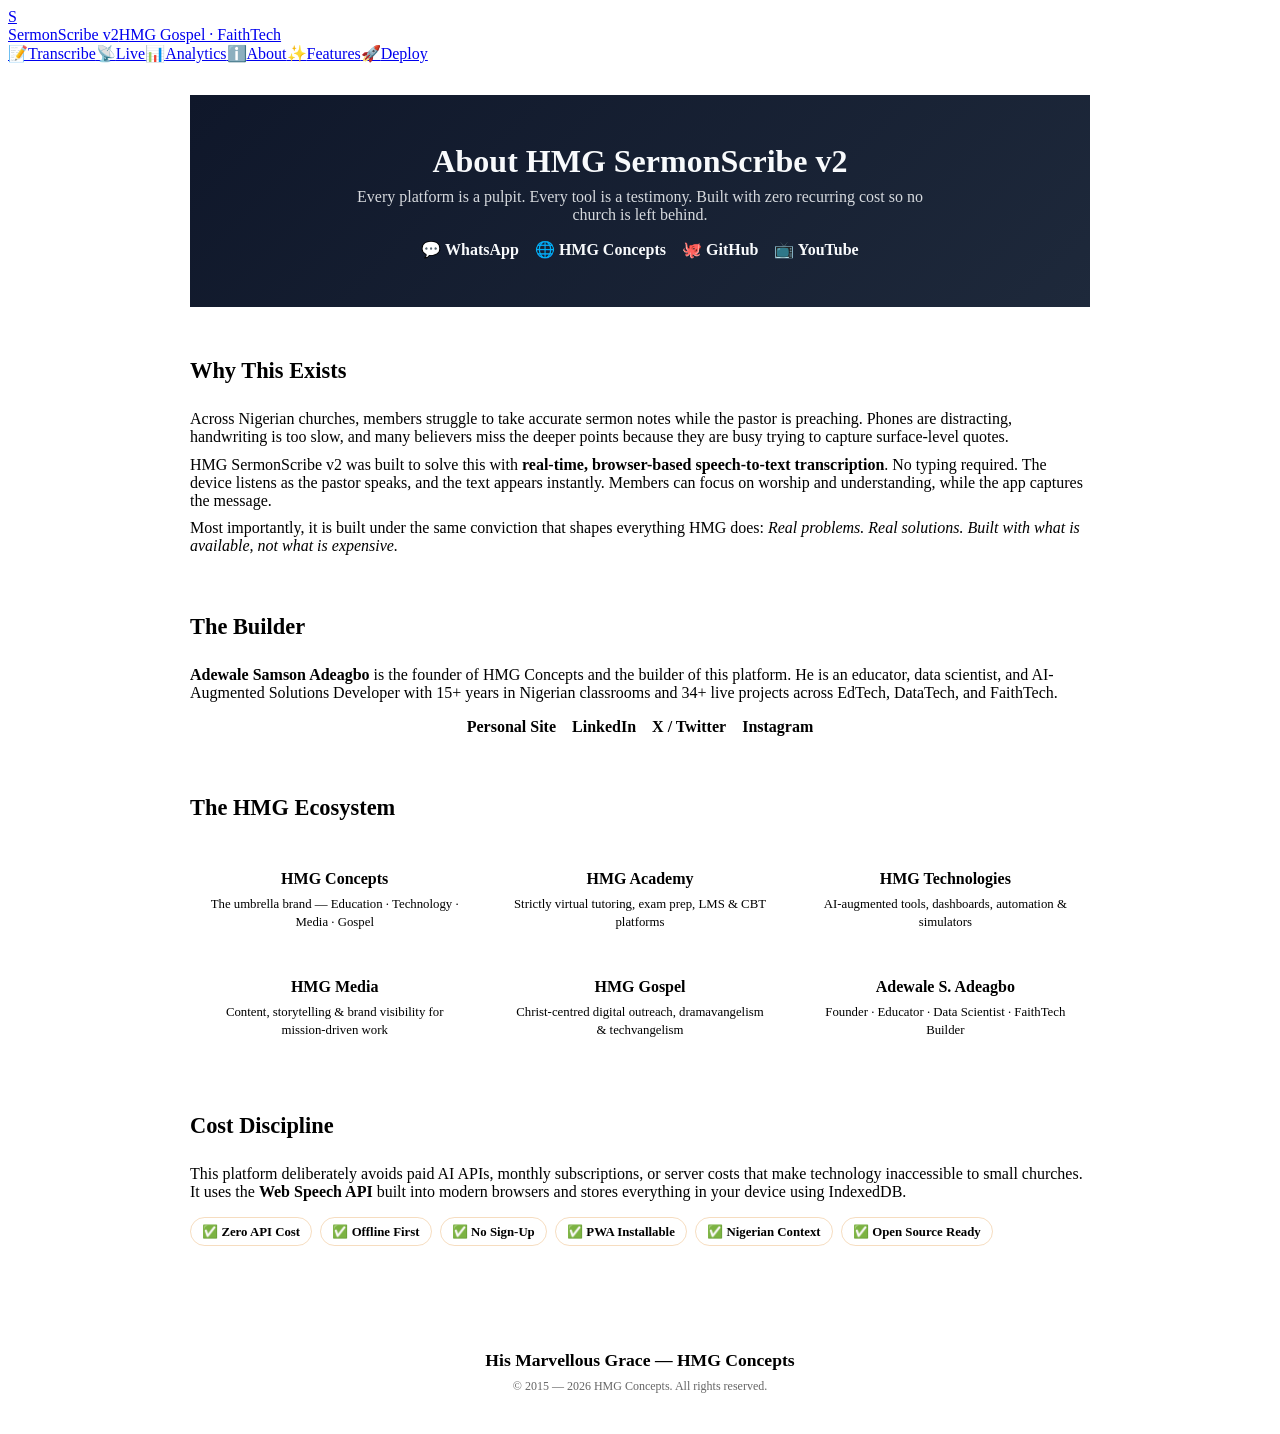
==== about.html @ 524989a4 "Add files via upload" ====
<!DOCTYPE html>
<html lang="en" data-theme="light">
<head><meta charset="utf-8"><meta name="viewport" content="width=device-width, initial-scale=1"><meta name="description" content="About HMG SermonScribe v2 — a FaithTech product of HMG Gospel under HMG Concepts. Built by Adewale Samson Adeagbo for real Nigerian churches. Zero API cost. Offline first."><meta name="author" content="Adewale Samson Adeagbo, HMG Concepts"><meta name="theme-color" content="#0f172a"><link rel="canonical" href="https://hmgconcepts.pages.dev/sermonscribe/about.html"><link rel="manifest" href="manifest.json"><link rel="icon" type="image/svg+xml" href="assets/images/icon-192.svg"><title>About — HMG SermonScribe v2</title><link rel="stylesheet" href="assets/css/style.css"><style>.page-wrap{max-width:900px;margin:0 auto;padding:2rem 1rem;}.hero{text-align:center;padding:3rem 1rem;background:linear-gradient(135deg,#0f172a 0%,#1e293b 100%);color:#f8fafc;border-radius:var(--radius);margin-bottom:2rem;}.hero h1{margin:0 0 .5rem;font-size:2rem;}.hero p{margin:0;opacity:.85;max-width:600px;margin-left:auto;margin-right:auto;}.section{margin-bottom:2.5rem;}.section h2{font-size:1.4rem;color:var(--primary);margin-bottom:.75rem;border-bottom:2px solid var(--accent-light);padding-bottom:.3rem;display:inline-block;}.section p{margin:.6rem 0;color:var(--text);}.badge{display:inline-flex;align-items:center;gap:.4rem;padding:.35rem .7rem;border-radius:999px;font-size:.8rem;font-weight:600;background:var(--accent-glow);color:var(--accent);border:1px solid rgba(217,119,6,0.25);}.brand-grid{display:grid;grid-template-columns:repeat(auto-fit,minmax(220px,1fr));gap:1rem;margin-top:1rem;}.brand-card{background:var(--surface);border:1px solid var(--border);border-radius:var(--radius);padding:1rem;text-align:center;transition:transform 200ms,box-shadow 200ms;}.brand-card:hover{transform:translateY(-3px);box-shadow:var(--shadow-lg);}.brand-card a{text-decoration:none;color:var(--text);font-weight:700;display:block;margin-bottom:.4rem;}.brand-card span{font-size:.8rem;color:var(--text-muted);}.contact-bar{display:flex;justify-content:center;gap:1rem;flex-wrap:wrap;margin-top:1rem;}.contact-bar a{color:var(--accent);text-decoration:none;font-weight:600;}</style></head>
<body><header class="app-header"><a href="index.html" class="brand" aria-label="HMG SermonScribe v2 Home"><div class="brand-logo" aria-hidden="true">S</div><div class="brand-text"><span class="brand-title">SermonScribe v2</span><span class="brand-sub">HMG Gospel · FaithTech</span></div></a><nav class="header-nav" aria-label="Primary"><a href="index.html"><span>📝</span><span>Transcribe</span></a><a href="live.html" target="_blank"><span>📡</span><span>Live</span></a><a href="analytics.html"><span>📊</span><span>Analytics</span></a><a href="about.html"><span>ℹ️</span><span>About</span></a><a href="features.html"><span>✨</span><span>Features</span></a><a href="deploy.html"><span>🚀</span><span>Deploy</span></a></nav></header><div class="page-wrap"><div class="hero"><h1>About HMG SermonScribe v2</h1><p>Every platform is a pulpit. Every tool is a testimony. Built with zero recurring cost so no church is left behind.</p><div class="contact-bar"><a href="https://wa.me/2348100866322" target="_blank" rel="noopener">💬 WhatsApp</a><a href="https://hmgconcepts.pages.dev" target="_blank" rel="noopener">🌐 HMG Concepts</a><a href="https://github.com/cssadewale" target="_blank" rel="noopener">🐙 GitHub</a><a href="https://youtube.com/@hmgconcepts" target="_blank" rel="noopener">📺 YouTube</a></div></div><div class="section"><h2>Why This Exists</h2><p>Across Nigerian churches, members struggle to take accurate sermon notes while the pastor is preaching. Phones are distracting, handwriting is too slow, and many believers miss the deeper points because they are busy trying to capture surface-level quotes.</p><p>HMG SermonScribe v2 was built to solve this with <strong>real-time, browser-based speech-to-text transcription</strong>. No typing required. The device listens as the pastor speaks, and the text appears instantly. Members can focus on worship and understanding, while the app captures the message.</p><p>Most importantly, it is built under the same conviction that shapes everything HMG does: <em>Real problems. Real solutions. Built with what is available, not what is expensive.</em></p></div><div class="section"><h2>The Builder</h2><p><strong>Adewale Samson Adeagbo</strong> is the founder of HMG Concepts and the builder of this platform. He is an educator, data scientist, and AI-Augmented Solutions Developer with 15+ years in Nigerian classrooms and 34+ live projects across EdTech, DataTech, and FaithTech.</p><div class="contact-bar"><a href="https://cssadewale.pages.dev" target="_blank" rel="noopener">Personal Site</a><a href="https://linkedin.com/in/adewalesamsonadeagbo" target="_blank" rel="noopener">LinkedIn</a><a href="https://x.com/cssadewale" target="_blank" rel="noopener">X / Twitter</a><a href="https://instagram.com/cssadewale" target="_blank" rel="noopener">Instagram</a></div></div><div class="section"><h2>The HMG Ecosystem</h2><div class="brand-grid"><div class="brand-card"><a href="https://hmgconcepts.pages.dev" target="_blank" rel="noopener">HMG Concepts</a><span>The umbrella brand — Education · Technology · Media · Gospel</span></div><div class="brand-card"><a href="https://hmgacademy.pages.dev" target="_blank" rel="noopener">HMG Academy</a><span>Strictly virtual tutoring, exam prep, LMS & CBT platforms</span></div><div class="brand-card"><a href="https://hmgtechnologies.pages.dev" target="_blank" rel="noopener">HMG Technologies</a><span>AI-augmented tools, dashboards, automation & simulators</span></div><div class="brand-card"><a href="https://hmgmedia.pages.dev" target="_blank" rel="noopener">HMG Media</a><span>Content, storytelling & brand visibility for mission-driven work</span></div><div class="brand-card"><a href="https://hmggospel.pages.dev" target="_blank" rel="noopener">HMG Gospel</a><span>Christ-centred digital outreach, dramavangelism & techvangelism</span></div><div class="brand-card"><a href="https://cssadewale.pages.dev" target="_blank" rel="noopener">Adewale S. Adeagbo</a><span>Founder · Educator · Data Scientist · FaithTech Builder</span></div></div></div><div class="section"><h2>Cost Discipline</h2><p>This platform deliberately avoids paid AI APIs, monthly subscriptions, or server costs that make technology inaccessible to small churches. It uses the <strong>Web Speech API</strong> built into modern browsers and stores everything in your device using IndexedDB.</p><div style="display:flex;gap:.5rem;flex-wrap:wrap;margin-top:1rem;"><span class="badge">✅ Zero API Cost</span><span class="badge">✅ Offline First</span><span class="badge">✅ No Sign-Up</span><span class="badge">✅ PWA Installable</span><span class="badge">✅ Nigerian Context</span><span class="badge">✅ Open Source Ready</span></div></div></div><footer style="background:var(--primary);color:var(--text-inverse);padding:2rem 1rem;text-align:center;font-size:.85rem;margin-top:auto;"><div style="max-width:900px;margin:0 auto;"><div style="font-weight:700;font-size:1.1rem;margin-bottom:.5rem;">His Marvellous Grace — HMG Concepts</div><div style="opacity:.6;font-size:.75rem;">© 2015 — 2026 HMG Concepts. All rights reserved.</div></div></footer></body></html>
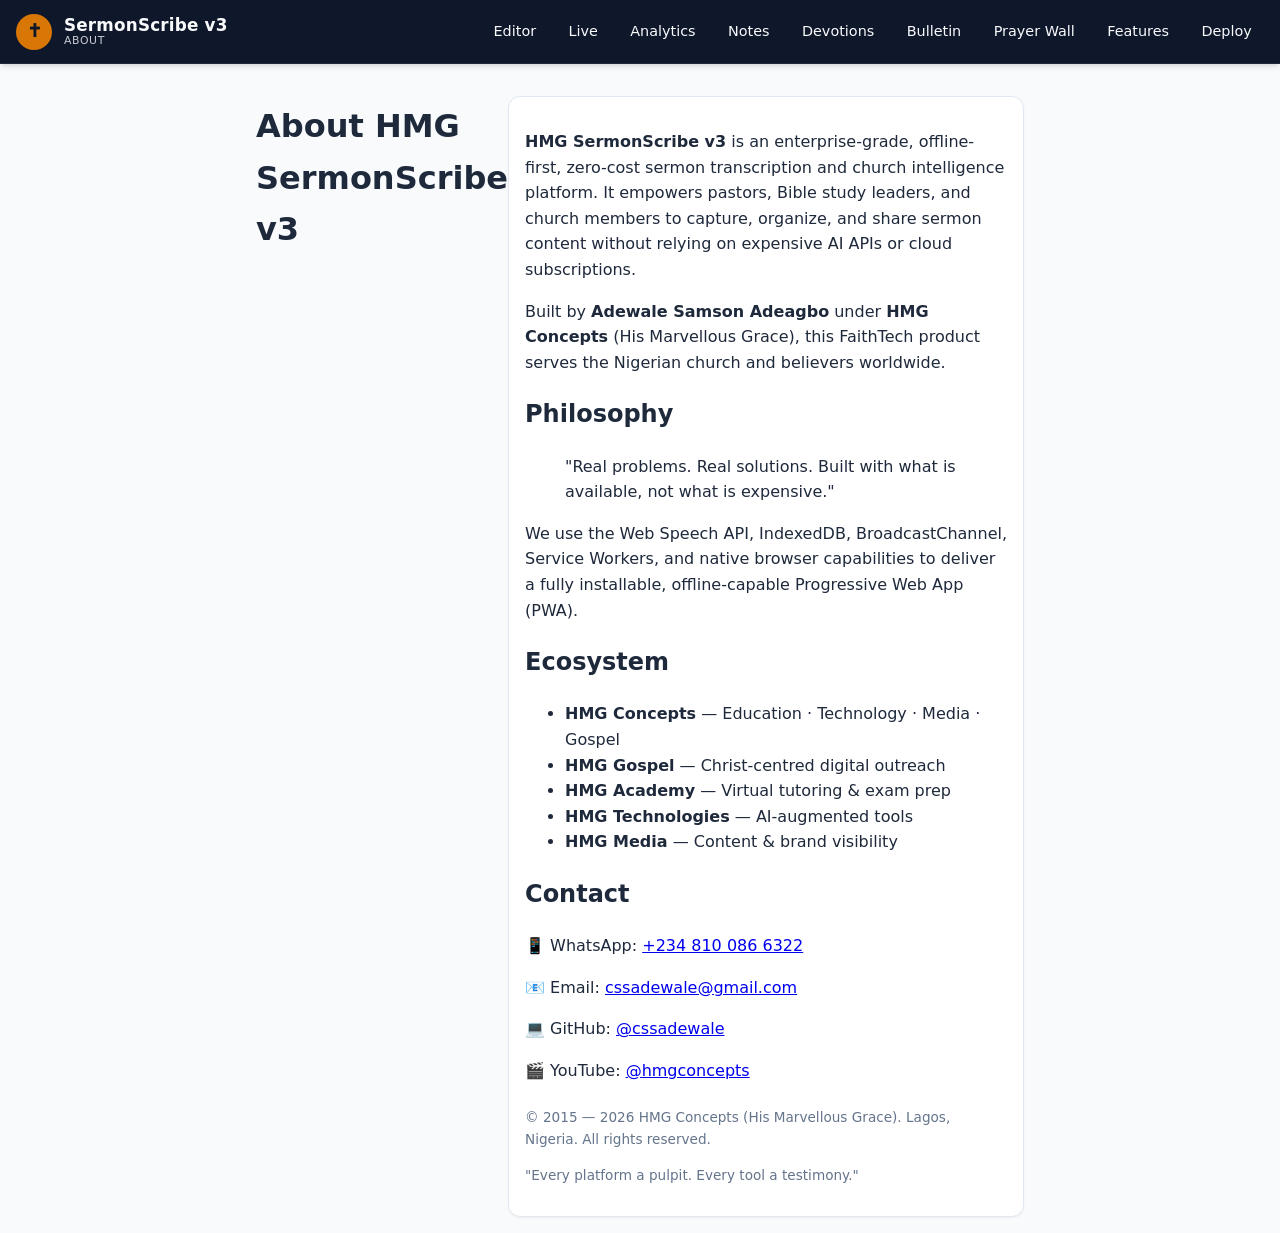
==== commit a0eb3b8b: "Add files via upload" ====
--- a/about.html
+++ b/about.html
@@ -1,4 +1,52 @@
 <!DOCTYPE html>
 <html lang="en" data-theme="light">
-<head><meta charset="utf-8"><meta name="viewport" content="width=device-width, initial-scale=1"><meta name="description" content="About HMG SermonScribe v2 — a FaithTech product of HMG Gospel under HMG Concepts. Built by Adewale Samson Adeagbo for real Nigerian churches. Zero API cost. Offline first."><meta name="author" content="Adewale Samson Adeagbo, HMG Concepts"><meta name="theme-color" content="#0f172a"><link rel="canonical" href="https://hmgconcepts.pages.dev/sermonscribe/about.html"><link rel="manifest" href="manifest.json"><link rel="icon" type="image/svg+xml" href="assets/images/icon-192.svg"><title>About — HMG SermonScribe v2</title><link rel="stylesheet" href="assets/css/style.css"><style>.page-wrap{max-width:900px;margin:0 auto;padding:2rem 1rem;}.hero{text-align:center;padding:3rem 1rem;background:linear-gradient(135deg,#0f172a 0%,#1e293b 100%);color:#f8fafc;border-radius:var(--radius);margin-bottom:2rem;}.hero h1{margin:0 0 .5rem;font-size:2rem;}.hero p{margin:0;opacity:.85;max-width:600px;margin-left:auto;margin-right:auto;}.section{margin-bottom:2.5rem;}.section h2{font-size:1.4rem;color:var(--primary);margin-bottom:.75rem;border-bottom:2px solid var(--accent-light);padding-bottom:.3rem;display:inline-block;}.section p{margin:.6rem 0;color:var(--text);}.badge{display:inline-flex;align-items:center;gap:.4rem;padding:.35rem .7rem;border-radius:999px;font-size:.8rem;font-weight:600;background:var(--accent-glow);color:var(--accent);border:1px solid rgba(217,119,6,0.25);}.brand-grid{display:grid;grid-template-columns:repeat(auto-fit,minmax(220px,1fr));gap:1rem;margin-top:1rem;}.brand-card{background:var(--surface);border:1px solid var(--border);border-radius:var(--radius);padding:1rem;text-align:center;transition:transform 200ms,box-shadow 200ms;}.brand-card:hover{transform:translateY(-3px);box-shadow:var(--shadow-lg);}.brand-card a{text-decoration:none;color:var(--text);font-weight:700;display:block;margin-bottom:.4rem;}.brand-card span{font-size:.8rem;color:var(--text-muted);}.contact-bar{display:flex;justify-content:center;gap:1rem;flex-wrap:wrap;margin-top:1rem;}.contact-bar a{color:var(--accent);text-decoration:none;font-weight:600;}</style></head>
-<body><header class="app-header"><a href="index.html" class="brand" aria-label="HMG SermonScribe v2 Home"><div class="brand-logo" aria-hidden="true">S</div><div class="brand-text"><span class="brand-title">SermonScribe v2</span><span class="brand-sub">HMG Gospel · FaithTech</span></div></a><nav class="header-nav" aria-label="Primary"><a href="index.html"><span>📝</span><span>Transcribe</span></a><a href="live.html" target="_blank"><span>📡</span><span>Live</span></a><a href="analytics.html"><span>📊</span><span>Analytics</span></a><a href="about.html"><span>ℹ️</span><span>About</span></a><a href="features.html"><span>✨</span><span>Features</span></a><a href="deploy.html"><span>🚀</span><span>Deploy</span></a></nav></header><div class="page-wrap"><div class="hero"><h1>About HMG SermonScribe v2</h1><p>Every platform is a pulpit. Every tool is a testimony. Built with zero recurring cost so no church is left behind.</p><div class="contact-bar"><a href="https://wa.me/2348100866322" target="_blank" rel="noopener">💬 WhatsApp</a><a href="https://hmgconcepts.pages.dev" target="_blank" rel="noopener">🌐 HMG Concepts</a><a href="https://github.com/cssadewale" target="_blank" rel="noopener">🐙 GitHub</a><a href="https://youtube.com/@hmgconcepts" target="_blank" rel="noopener">📺 YouTube</a></div></div><div class="section"><h2>Why This Exists</h2><p>Across Nigerian churches, members struggle to take accurate sermon notes while the pastor is preaching. Phones are distracting, handwriting is too slow, and many believers miss the deeper points because they are busy trying to capture surface-level quotes.</p><p>HMG SermonScribe v2 was built to solve this with <strong>real-time, browser-based speech-to-text transcription</strong>. No typing required. The device listens as the pastor speaks, and the text appears instantly. Members can focus on worship and understanding, while the app captures the message.</p><p>Most importantly, it is built under the same conviction that shapes everything HMG does: <em>Real problems. Real solutions. Built with what is available, not what is expensive.</em></p></div><div class="section"><h2>The Builder</h2><p><strong>Adewale Samson Adeagbo</strong> is the founder of HMG Concepts and the builder of this platform. He is an educator, data scientist, and AI-Augmented Solutions Developer with 15+ years in Nigerian classrooms and 34+ live projects across EdTech, DataTech, and FaithTech.</p><div class="contact-bar"><a href="https://cssadewale.pages.dev" target="_blank" rel="noopener">Personal Site</a><a href="https://linkedin.com/in/adewalesamsonadeagbo" target="_blank" rel="noopener">LinkedIn</a><a href="https://x.com/cssadewale" target="_blank" rel="noopener">X / Twitter</a><a href="https://instagram.com/cssadewale" target="_blank" rel="noopener">Instagram</a></div></div><div class="section"><h2>The HMG Ecosystem</h2><div class="brand-grid"><div class="brand-card"><a href="https://hmgconcepts.pages.dev" target="_blank" rel="noopener">HMG Concepts</a><span>The umbrella brand — Education · Technology · Media · Gospel</span></div><div class="brand-card"><a href="https://hmgacademy.pages.dev" target="_blank" rel="noopener">HMG Academy</a><span>Strictly virtual tutoring, exam prep, LMS & CBT platforms</span></div><div class="brand-card"><a href="https://hmgtechnologies.pages.dev" target="_blank" rel="noopener">HMG Technologies</a><span>AI-augmented tools, dashboards, automation & simulators</span></div><div class="brand-card"><a href="https://hmgmedia.pages.dev" target="_blank" rel="noopener">HMG Media</a><span>Content, storytelling & brand visibility for mission-driven work</span></div><div class="brand-card"><a href="https://hmggospel.pages.dev" target="_blank" rel="noopener">HMG Gospel</a><span>Christ-centred digital outreach, dramavangelism & techvangelism</span></div><div class="brand-card"><a href="https://cssadewale.pages.dev" target="_blank" rel="noopener">Adewale S. Adeagbo</a><span>Founder · Educator · Data Scientist · FaithTech Builder</span></div></div></div><div class="section"><h2>Cost Discipline</h2><p>This platform deliberately avoids paid AI APIs, monthly subscriptions, or server costs that make technology inaccessible to small churches. It uses the <strong>Web Speech API</strong> built into modern browsers and stores everything in your device using IndexedDB.</p><div style="display:flex;gap:.5rem;flex-wrap:wrap;margin-top:1rem;"><span class="badge">✅ Zero API Cost</span><span class="badge">✅ Offline First</span><span class="badge">✅ No Sign-Up</span><span class="badge">✅ PWA Installable</span><span class="badge">✅ Nigerian Context</span><span class="badge">✅ Open Source Ready</span></div></div></div><footer style="background:var(--primary);color:var(--text-inverse);padding:2rem 1rem;text-align:center;font-size:.85rem;margin-top:auto;"><div style="max-width:900px;margin:0 auto;"><div style="font-weight:700;font-size:1.1rem;margin-bottom:.5rem;">His Marvellous Grace — HMG Concepts</div><div style="opacity:.6;font-size:.75rem;">© 2015 — 2026 HMG Concepts. All rights reserved.</div></div></footer></body></html>+<head>
+<meta charset="UTF-8">
+<meta name="viewport" content="width=device-width, initial-scale=1.0">
+<meta name="description" content="HMG SermonScribe v3 — About. FaithTech product of HMG Gospel under HMG Concepts. Built by Adewale Samson Adeagbo. Zero API cost.">
+<meta name="robots" content="index, follow">
+<meta name="theme-color" content="#0f172a">
+<link rel="manifest" href="./manifest.json">
+<link rel="icon" type="image/svg+xml" href="./assets/images/icon-192.svg">
+<title>About — SermonScribe v3</title>
+<link rel="stylesheet" href="./assets/css/style.css">
+</head>
+<body>
+<header class="app-header" role="banner">
+  <a class="brand" href="./index.html">
+    <div class="brand-logo" aria-hidden="true">✝</div>
+    <div class="brand-text"><span class="brand-title">SermonScribe v3</span><span class="brand-sub">About</span></div>
+  </a>
+  <nav class="header-nav">
+    <a href="./index.html">Editor</a><a href="./live.html">Live</a><a href="./analytics.html">Analytics</a><a href="./notes.html">Notes</a><a href="./devotions.html">Devotions</a><a href="./bulletin.html">Bulletin</a><a href="./prayer-wall.html">Prayer Wall</a><a href="./features.html">Features</a><a href="./deploy.html">Deploy</a>
+  </nav>
+</header>
+<main class="app-shell" style="padding:1rem;max-width:800px;margin:0 auto" role="main">
+  <h1>About HMG SermonScribe v3</h1>
+  <div class="card" style="margin-top:1rem">
+    <div class="card-body">
+      <p><strong>HMG SermonScribe v3</strong> is an enterprise-grade, offline-first, zero-cost sermon transcription and church intelligence platform. It empowers pastors, Bible study leaders, and church members to capture, organize, and share sermon content without relying on expensive AI APIs or cloud subscriptions.</p>
+      <p>Built by <strong>Adewale Samson Adeagbo</strong> under <strong>HMG Concepts</strong> (His Marvellous Grace), this FaithTech product serves the Nigerian church and believers worldwide.</p>
+      <h2>Philosophy</h2>
+      <blockquote>"Real problems. Real solutions. Built with what is available, not what is expensive."</blockquote>
+      <p>We use the Web Speech API, IndexedDB, BroadcastChannel, Service Workers, and native browser capabilities to deliver a fully installable, offline-capable Progressive Web App (PWA).</p>
+      <h2>Ecosystem</h2>
+      <ul>
+        <li><strong>HMG Concepts</strong> — Education · Technology · Media · Gospel</li>
+        <li><strong>HMG Gospel</strong> — Christ-centred digital outreach</li>
+        <li><strong>HMG Academy</strong> — Virtual tutoring & exam prep</li>
+        <li><strong>HMG Technologies</strong> — AI-augmented tools</li>
+        <li><strong>HMG Media</strong> — Content & brand visibility</li>
+      </ul>
+      <h2>Contact</h2>
+      <p>📱 WhatsApp: <a href="https://wa.me/2348100866322">+234 810 086 6322</a></p>
+      <p>📧 Email: <a href="mailto:cssadewale@gmail.com">cssadewale@gmail.com</a></p>
+      <p>💻 GitHub: <a href="https://github.com/cssadewale">@cssadewale</a></p>
+      <p>🎬 YouTube: <a href="https://youtube.com/@hmgconcepts">@hmgconcepts</a></p>
+      <p style="margin-top:1.5rem;font-size:.85rem;color:var(--text-muted)">© 2015 — 2026 HMG Concepts (His Marvellous Grace). Lagos, Nigeria. All rights reserved.</p>
+      <p style="font-size:.85rem;color:var(--text-muted)">"Every platform a pulpit. Every tool a testimony."</p>
+    </div>
+  </div>
+</main>
+</body>
+</html>
--- a/assets/css/style.css
+++ b/assets/css/style.css
@@ -0,0 +1,50 @@
+/* ============================================
+   HMG SermonScribe v2 — Enterprise Stylesheet
+   Brand: HMG Concepts / HMG Gospel
+   Author: Adewale Samson Adeagbo
+   ============================================ */
+:root{--primary:#0f172a;--primary-light:#1e293b;--accent:#d97706;--accent-light:#fbbf24;--accent-glow:rgba(217,119,6,0.15);--surface:#ffffff;--surface-alt:#f8fafc;--surface-raised:#f1f5f9;--text:#1e293b;--text-muted:#64748b;--text-inverse:#f8fafc;--border:#e2e8f0;--border-strong:#cbd5e1;--success:#059669;--danger:#dc2626;--danger-bg:#fef2f2;--recording:#dc2626;--recording-pulse:rgba(220,38,38,0.3);--live:#2563eb;--live-glow:rgba(37,99,235,0.15);--radius:12px;--radius-sm:8px;--shadow-sm:0 1px 2px 0 rgb(0 0 0 / 0.05);--shadow:0 4px 6px -1px rgb(0 0 0 / 0.1),0 2px 4px -2px rgb(0 0 0 / 0.1);--shadow-lg:0 10px 15px -3px rgb(0 0 0 / 0.1),0 4px 6px -4px rgb(0 0 0 / 0.1);--font-body:system-ui,-apple-system,Segoe UI,Roboto,Ubuntu,Cantarell,Noto Sans,sans-serif;--font-serif:Georgia,"Times New Roman",serif;--max-content:1400px;--sidebar-w:280px;--sidebar-w-sm:260px;--header-h:64px;--transition:200ms ease;}
+[data-theme="dark"]{--surface:#0f172a;--surface-alt:#1e293b;--surface-raised:#334155;--text:#f1f5f9;--text-muted:#94a3b8;--border:#334155;--border-strong:#475569;--primary-light:#0f172a;--shadow-sm:0 1px 2px 0 rgb(0 0 0 / 0.3);--shadow:0 4px 6px -1px rgb(0 0 0 / 0.4),0 2px 4px -2px rgb(0 0 0 / 0.4);--shadow-lg:0 10px 15px -3px rgb(0 0 0 / 0.5),0 4px 6px -4px rgb(0 0 0 / 0.5);}
+@media(prefers-reduced-motion:reduce){*{animation-duration:.01ms!important;animation-iteration-count:1!important;transition-duration:.01ms!important;}}
+*{box-sizing:border-box;}html{scroll-behavior:smooth;}body{margin:0;font-family:var(--font-body);color:var(--text);background:var(--surface-alt);line-height:1.6;-webkit-font-smoothing:antialiased;}
+.app-header{position:sticky;top:0;z-index:50;height:var(--header-h);background:var(--primary);color:var(--text-inverse);display:flex;align-items:center;justify-content:space-between;padding:0 1rem;box-shadow:var(--shadow);border-bottom:1px solid rgba(255,255,255,0.08);}
+.brand{display:flex;align-items:center;gap:.75rem;text-decoration:none;color:inherit;}.brand-logo{width:36px;height:36px;border-radius:50%;background:var(--accent);display:grid;place-items:center;font-weight:800;font-family:var(--font-serif);color:var(--primary);font-size:18px;flex-shrink:0;}.brand-text{display:flex;flex-direction:column;line-height:1.1;}.brand-title{font-weight:700;font-size:1.05rem;letter-spacing:.2px;}.brand-sub{font-size:.68rem;opacity:.8;font-weight:500;text-transform:uppercase;letter-spacing:.6px;}
+.header-nav{display:flex;align-items:center;gap:.5rem;}.header-nav a,.header-nav button{color:var(--text-inverse);text-decoration:none;font-size:.9rem;padding:.4rem .7rem;border-radius:var(--radius-sm);background:transparent;border:1px solid transparent;cursor:pointer;display:inline-flex;align-items:center;gap:.35rem;transition:background var(--transition),border-color var(--transition);}.header-nav a:hover,.header-nav button:hover{background:rgba(255,255,255,0.1);border-color:rgba(255,255,255,0.15);}.header-nav .icon-btn{width:36px;height:36px;padding:0;justify-content:center;}#menu-toggle{display:none;}
+.app-shell{display:flex;max-width:var(--max-content);margin:0 auto;min-height:calc(100vh - var(--header-h) - 180px);}
+.sidebar{width:var(--sidebar-w);flex-shrink:0;background:var(--surface);border-right:1px solid var(--border);display:flex;flex-direction:column;transition:transform var(--transition),width var(--transition);}
+.sidebar-header{padding:1rem;border-bottom:1px solid var(--border);display:flex;align-items:center;justify-content:space-between;}.sidebar-title{font-weight:700;font-size:.95rem;display:flex;align-items:center;gap:.4rem;}.sidebar-body{flex:1;overflow-y:auto;padding:.75rem;}.sidebar-footer{padding:.75rem;border-top:1px solid var(--border);font-size:.75rem;color:var(--text-muted);text-align:center;}
+.main-stage{flex:1;min-width:0;padding:1rem;display:flex;flex-direction:column;gap:1rem;}
+.right-panel{width:var(--sidebar-w-sm);flex-shrink:0;background:var(--surface);border-left:1px solid var(--border);display:flex;flex-direction:column;transition:transform var(--transition),width var(--transition);}
+.card{background:var(--surface);border:1px solid var(--border);border-radius:var(--radius);box-shadow:var(--shadow-sm);overflow:hidden;}.card-header{padding:.75rem 1rem;border-bottom:1px solid var(--border);font-weight:700;font-size:.9rem;display:flex;align-items:center;justify-content:space-between;}.card-body{padding:1rem;}.card-body.compact{padding:.75rem;}
+.btn{display:inline-flex;align-items:center;justify-content:center;gap:.4rem;padding:.55rem .9rem;border-radius:var(--radius-sm);font-size:.92rem;font-weight:600;cursor:pointer;border:1px solid transparent;transition:transform var(--transition),box-shadow var(--transition),background var(--transition),border-color var(--transition);background:var(--surface-raised);color:var(--text);border-color:var(--border-strong);}.btn:hover{transform:translateY(-1px);box-shadow:var(--shadow);}.btn:active{transform:translateY(0);}.btn:disabled{opacity:.6;cursor:not-allowed;transform:none;box-shadow:none;}.btn-primary{background:var(--accent);color:#fff;border-color:var(--accent);}.btn-primary:hover{background:#b45309;border-color:#b45309;}.btn-danger{background:var(--danger);color:#fff;border-color:var(--danger);}.btn-danger:hover{background:#b91c1c;border-color:#b91c1c;}.btn-success{background:var(--success);color:#fff;border-color:var(--success);}.btn-ghost{background:transparent;border-color:var(--border);color:var(--text-muted);}.btn-ghost:hover{background:var(--surface-raised);color:var(--text);}.btn-sm{padding:.35rem .6rem;font-size:.8rem;border-radius:6px;}.btn-block{width:100%;}.btn-live{background:var(--live);color:#fff;border-color:var(--live);}.btn-live:hover{background:#1d4ed8;border-color:#1d4ed8;}
+input,select,textarea{font-family:inherit;font-size:.95rem;padding:.55rem .75rem;border-radius:var(--radius-sm);border:1px solid var(--border-strong);background:var(--surface);color:var(--text);outline:none;width:100%;transition:border-color var(--transition),box-shadow var(--transition);}input:focus,select:focus,textarea:focus{border-color:var(--accent);box-shadow:0 0 0 3px var(--accent-glow);}label{font-size:.82rem;font-weight:600;color:var(--text-muted);display:block;margin-bottom:.35rem;}.form-group{margin-bottom:.75rem;}
+.toolbar{display:flex;flex-wrap:wrap;align-items:center;gap:.4rem;padding:.6rem .75rem;background:var(--surface-raised);border-bottom:1px solid var(--border);border-radius:var(--radius) var(--radius) 0 0;}.toolbar .divider{width:1px;height:1.2rem;background:var(--border-strong);margin:0 .2rem;}
+.tool-btn{width:32px;height:32px;display:grid;place-items:center;border-radius:6px;border:1px solid transparent;background:transparent;color:var(--text-muted);cursor:pointer;transition:background var(--transition),color var(--transition);}.tool-btn:hover{background:var(--surface);color:var(--text);border-color:var(--border);}
+.editor-wrap{display:flex;flex-direction:column;flex:1;min-height:0;}.editor-title-input{font-size:1.25rem;font-weight:700;padding:.75rem 1rem;border:none;border-bottom:1px solid var(--border);background:var(--surface);color:var(--text);width:100%;outline:none;}.editor-title-input::placeholder{color:var(--text-muted);opacity:.7;}.sermon-editor{flex:1;overflow-y:auto;padding:1rem;font-size:1.05rem;line-height:1.7;background:var(--surface);color:var(--text);outline:none;min-height:300px;}.sermon-editor:focus{background:#fff;}[data-theme="dark"] .sermon-editor:focus{background:#1e293b;}.sermon-editor h2{font-size:1.35rem;font-weight:700;margin:1.2rem 0 .6rem;color:var(--primary);}.sermon-editor h3{font-size:1.15rem;font-weight:700;margin:1rem 0 .5rem;color:var(--primary-light);}.sermon-editor blockquote{border-left:4px solid var(--accent);padding-left:1rem;margin:.8rem 0;color:var(--text-muted);font-style:italic;}.sermon-editor ul,.sermon-editor ol{margin:.6rem 0;padding-left:1.5rem;}.sermon-editor p{margin:.6rem 0;}
+.record-hud{position:fixed;bottom:1rem;left:50%;transform:translateX(-50%);background:var(--primary);color:var(--text-inverse);padding:.6rem 1rem;border-radius:999px;display:flex;align-items:center;gap:.75rem;box-shadow:var(--shadow-lg);z-index:40;font-size:.9rem;border:1px solid rgba(255,255,255,0.1);max-width:90vw;min-width:320px;justify-content:center;}.record-dot{width:12px;height:12px;border-radius:50%;background:var(--recording);animation:pulse-record 1.5s infinite;flex-shrink:0;}@keyframes pulse-record{0%,100%{box-shadow:0 0 0 0 var(--recording-pulse);}50%{box-shadow:0 0 0 8px transparent;}}.record-time{font-variant-numeric:tabular-nums;font-weight:600;min-width:60px;text-align:center;}.record-status{white-space:nowrap;overflow:hidden;text-overflow:ellipsis;max-width:200px;}
+.sermon-list{display:flex;flex-direction:column;gap:.4rem;}.sermon-item{display:flex;align-items:center;gap:.6rem;padding:.6rem .7rem;border-radius:var(--radius-sm);cursor:pointer;border:1px solid transparent;transition:background var(--transition),border-color var(--transition);}.sermon-item:hover{background:var(--surface-raised);border-color:var(--border);}.sermon-item.active{background:var(--accent-glow);border-color:var(--accent-light);}.sermon-meta{font-size:.75rem;color:var(--text-muted);display:flex;align-items:center;gap:.4rem;margin-top:.15rem;}.sermon-actions{margin-left:auto;display:flex;gap:.2rem;opacity:0;transition:opacity var(--transition);}.sermon-item:hover .sermon-actions{opacity:1;}
+.verse-chip{display:flex;flex-direction:column;gap:.2rem;padding:.6rem;border-radius:var(--radius-sm);background:var(--surface-raised);border:1px solid var(--border);cursor:pointer;transition:border-color var(--transition),transform var(--transition);}.verse-chip:hover{border-color:var(--accent-light);transform:translateX(2px);}.verse-ref{font-size:.75rem;font-weight:700;color:var(--accent);text-transform:uppercase;letter-spacing:.5px;}.verse-text{font-size:.82rem;color:var(--text);line-height:1.4;display:-webkit-box;-webkit-line-clamp:3;-webkit-box-orient:vertical;overflow:hidden;}.verse-tag{display:inline-flex;align-items:center;gap:.25rem;padding:.15rem .4rem;border-radius:4px;font-size:.7rem;font-weight:600;background:var(--accent-glow);color:var(--accent);border:1px solid rgba(217,119,6,0.2);cursor:pointer;}
+.keyword-cloud{display:flex;flex-wrap:wrap;gap:.35rem;}
+.status-bar{display:flex;align-items:center;justify-content:space-between;padding:.5rem 1rem;background:var(--surface-raised);border-top:1px solid var(--border);border-radius:0 0 var(--radius) var(--radius);font-size:.78rem;color:var(--text-muted);}
+.drawer-overlay{position:fixed;inset:0;background:rgba(15,23,42,0.5);z-index:60;display:none;}.drawer-overlay.open{display:block;}.drawer{position:fixed;top:0;right:0;width:min(460px,90vw);height:100vh;background:var(--surface);border-left:1px solid var(--border);z-index:61;transform:translateX(100%);transition:transform var(--transition);display:flex;flex-direction:column;overflow:hidden;}.drawer.open{transform:translateX(0);}.drawer-header{padding:1rem;border-bottom:1px solid var(--border);display:flex;align-items:center;justify-content:space-between;}.drawer-body{flex:1;overflow-y:auto;padding:1rem;}.drawer-footer{padding:1rem;border-top:1px solid var(--border);display:flex;gap:.5rem;justify-content:flex-end;}
+.modal-overlay{position:fixed;inset:0;background:rgba(15,23,42,0.55);z-index:70;display:none;align-items:center;justify-content:center;padding:1rem;}.modal-overlay.open{display:flex;}.modal{background:var(--surface);border-radius:var(--radius);box-shadow:var(--shadow-lg);width:100%;max-width:560px;max-height:90vh;overflow:hidden;display:flex;flex-direction:column;border:1px solid var(--border);}.modal-header{padding:1rem;border-bottom:1px solid var(--border);display:flex;align-items:center;justify-content:space-between;}.modal-body{padding:1rem;overflow-y:auto;flex:1;}.modal-footer{padding:1rem;border-top:1px solid var(--border);display:flex;gap:.5rem;justify-content:flex-end;}
+.toast-container{position:fixed;top:calc(var(--header-h) + .5rem);right:1rem;z-index:80;display:flex;flex-direction:column;gap:.5rem;pointer-events:none;}.toast{background:var(--primary);color:var(--text-inverse);padding:.75rem 1rem;border-radius:var(--radius-sm);box-shadow:var(--shadow-lg);font-size:.9rem;pointer-events:auto;max-width:340px;animation:toastIn 300ms ease;border:1px solid rgba(255,255,255,0.1);display:flex;align-items:center;gap:.5rem;}.toast.success{background:var(--success);}.toast.error{background:var(--danger);}.toast.warn{background:var(--accent);color:#000;}@keyframes toastIn{from{transform:translateX(120%);opacity:0;}to{transform:translateX(0);opacity:1;}}
+.qr-wrap{display:flex;flex-direction:column;align-items:center;gap:.75rem;padding:1rem;}.qr-wrap canvas{border-radius:var(--radius-sm);border:1px solid var(--border);}
+.live-badge{display:inline-flex;align-items:center;gap:.35rem;padding:.2rem .5rem;border-radius:999px;font-size:.75rem;font-weight:700;background:var(--live-glow);color:var(--live);border:1px solid rgba(37,99,235,0.25);}
+.bookmark-chip{display:flex;align-items:center;gap:.4rem;padding:.4rem .6rem;border-radius:var(--radius-sm);background:var(--accent-glow);border:1px solid rgba(217,119,6,0.2);font-size:.78rem;cursor:pointer;transition:transform .15s;}.bookmark-chip:hover{transform:translateY(-1px);}.bookmark-chip .bm-time{color:var(--accent);font-weight:700;font-variant-numeric:tabular-nums;}
+.flash-card{display:flex;flex-direction:column;gap:.5rem;padding:1rem;border-radius:var(--radius);background:var(--surface);border:1px solid var(--border);box-shadow:var(--shadow-sm);cursor:pointer;transition:box-shadow .2s,transform .2s;min-height:140px;justify-content:center;align-items:center;text-align:center;}.flash-card:hover{box-shadow:var(--shadow);transform:translateY(-2px);}.flash-card .fc-verse{font-weight:700;color:var(--accent);font-size:.85rem;}.flash-card .fc-text{font-size:1rem;color:var(--text);line-height:1.5;}.flash-card.hidden .fc-text{filter:blur(6px);user-select:none;}
+.quote-card{padding:.75rem;border-radius:var(--radius-sm);background:var(--surface-raised);border:1px solid var(--border);font-size:.85rem;line-height:1.5;position:relative;}.quote-card::before{content:"❝";position:absolute;top:.3rem;left:.5rem;font-size:1.2rem;opacity:.3;color:var(--accent);}.quote-card p{margin:0;padding-left:1.2rem;}
+@media print{.app-header,.sidebar,.right-panel,.toolbar,.record-hud,.status-bar,.no-print{display:none!important;}.main-stage{padding:0;max-width:100%;}.sermon-editor{border:none;box-shadow:none;min-height:auto;}.card{border:none;box-shadow:none;}body{background:#fff;color:#000;}}
+.present-mode .app-header,.present-mode .sidebar,.present-mode .right-panel,.present-mode .toolbar,.present-mode .status-bar{display:none!important;}.present-mode .main-stage{max-width:100%;padding:2rem;}.present-mode .sermon-editor{font-size:1.5rem;line-height:1.8;}
+.live-mode .app-header,.live-mode .sidebar,.live-mode .right-panel,.live-mode .toolbar,.live-mode .status-bar{display:none!important;}.live-mode .main-stage{max-width:100%;padding:0;}.live-mode .sermon-editor{font-size:2.2rem;line-height:1.6;background:var(--primary);color:#fff;min-height:100vh;border:none;}
+.text-sm{font-size:.85rem;}.text-xs{font-size:.75rem;}.text-muted{color:var(--text-muted);}.font-semibold{font-weight:600;}.flex{display:flex;}.flex-col{flex-direction:column;}.items-center{align-items:center;}.justify-between{justify-content:space-between;}.gap-1{gap:.25rem;}.gap-2{gap:.5rem;}.gap-3{gap:.75rem;}.gap-4{gap:1rem;}.mt-1{margin-top:.25rem;}.mt-2{margin-top:.5rem;}.mt-3{margin-top:.75rem;}.mt-4{margin-top:1rem;}.mb-2{margin-bottom:.5rem;}.mb-3{margin-bottom:.75rem;}.w-full{width:100%;}.h-full{height:100%;}.overflow-y-auto{overflow-y:auto;}.rounded{border-radius:var(--radius);}.border{border:1px solid var(--border);}.p-2{padding:.5rem;}.p-3{padding:.75rem;}.p-4{padding:1rem;}.bg-surface{background:var(--surface);}.bg-surface-alt{background:var(--surface-alt);}
+@media(max-width:1024px){.right-panel{display:none;}}
+@media(max-width:768px){.app-shell{display:block;}.sidebar{position:fixed;left:0;top:var(--header-h);bottom:0;z-index:45;transform:translateX(-100%);width:min(280px,80vw);border-right:1px solid var(--border);box-shadow:var(--shadow-lg);}.sidebar.open{transform:translateX(0);}#menu-toggle{display:inline-flex;}.main-stage{padding:.75rem;}.record-hud{bottom:.5rem;left:.5rem;right:.5rem;transform:none;border-radius:var(--radius);}.drawer{width:100vw;}.header-nav a span{display:none;}}
+:focus-visible{outline:2px solid var(--accent);outline-offset:2px;border-radius:2px;}.sr-only{position:absolute;width:1px;height:1px;padding:0;margin:-1px;overflow:hidden;clip:rect(0,0,0,0);white-space:nowrap;border-width:0;}.fade-in{animation:fadeIn 300ms ease;}@keyframes fadeIn{from{opacity:0;transform:translateY(6px);}to{opacity:1;transform:translateY(0);}}
+::-webkit-scrollbar{width:8px;height:8px;}::-webkit-scrollbar-track{background:transparent;}::-webkit-scrollbar-thumb{background:var(--border-strong);border-radius:4px;}::-webkit-scrollbar-thumb:hover{background:var(--text-muted);}
+::selection{background:var(--accent-light);color:var(--primary);}
+.analytics-grid{display:grid;grid-template-columns:repeat(auto-fit,minmax(240px,1fr));gap:1rem;}.analytic-card{background:var(--surface);border:1px solid var(--border);border-radius:var(--radius);padding:1rem;}.analytic-card h3{margin:0 0 .5rem;font-size:.9rem;color:var(--text-muted);text-transform:uppercase;letter-spacing:.5px;}.analytic-card .big-number{font-size:2rem;font-weight:800;color:var(--primary);margin:0;}.analytic-card .subtext{font-size:.8rem;color:var(--text-muted);margin-top:.25rem;}
+.word-cloud-display{display:flex;flex-wrap:wrap;gap:.5rem;}.word-cloud-display span{padding:.25rem .5rem;border-radius:4px;background:var(--accent-glow);color:var(--accent);font-size:.8rem;font-weight:600;}
+.timeline{display:flex;flex-direction:column;gap:.5rem;}.timeline-item{display:flex;gap:.75rem;align-items:flex-start;}.timeline-item .time{min-width:60px;font-size:.75rem;font-weight:700;color:var(--accent);font-variant-numeric:tabular-nums;}.timeline-item .content{flex:1;font-size:.85rem;background:var(--surface-raised);padding:.5rem .75rem;border-radius:var(--radius-sm);border:1px solid var(--border);}
+.chip-select{display:flex;flex-wrap:wrap;gap:.4rem;}.chip-select button{padding:.3rem .6rem;border-radius:999px;border:1px solid var(--border);background:var(--surface);font-size:.8rem;cursor:pointer;transition:all .15s;}.chip-select button.active{background:var(--accent);color:#fff;border-color:var(--accent);}.chip-select button:hover{border-color:var(--accent);}
+.audio-upload-zone{border:2px dashed var(--border-strong);border-radius:var(--radius);padding:1.5rem;text-align:center;cursor:pointer;transition:border-color .2s,background .2s;}.audio-upload-zone:hover,.audio-upload-zone.dragover{border-color:var(--accent);background:var(--accent-glow);}.audio-upload-zone p{margin:.5rem 0 0;font-size:.85rem;color:var(--text-muted);}
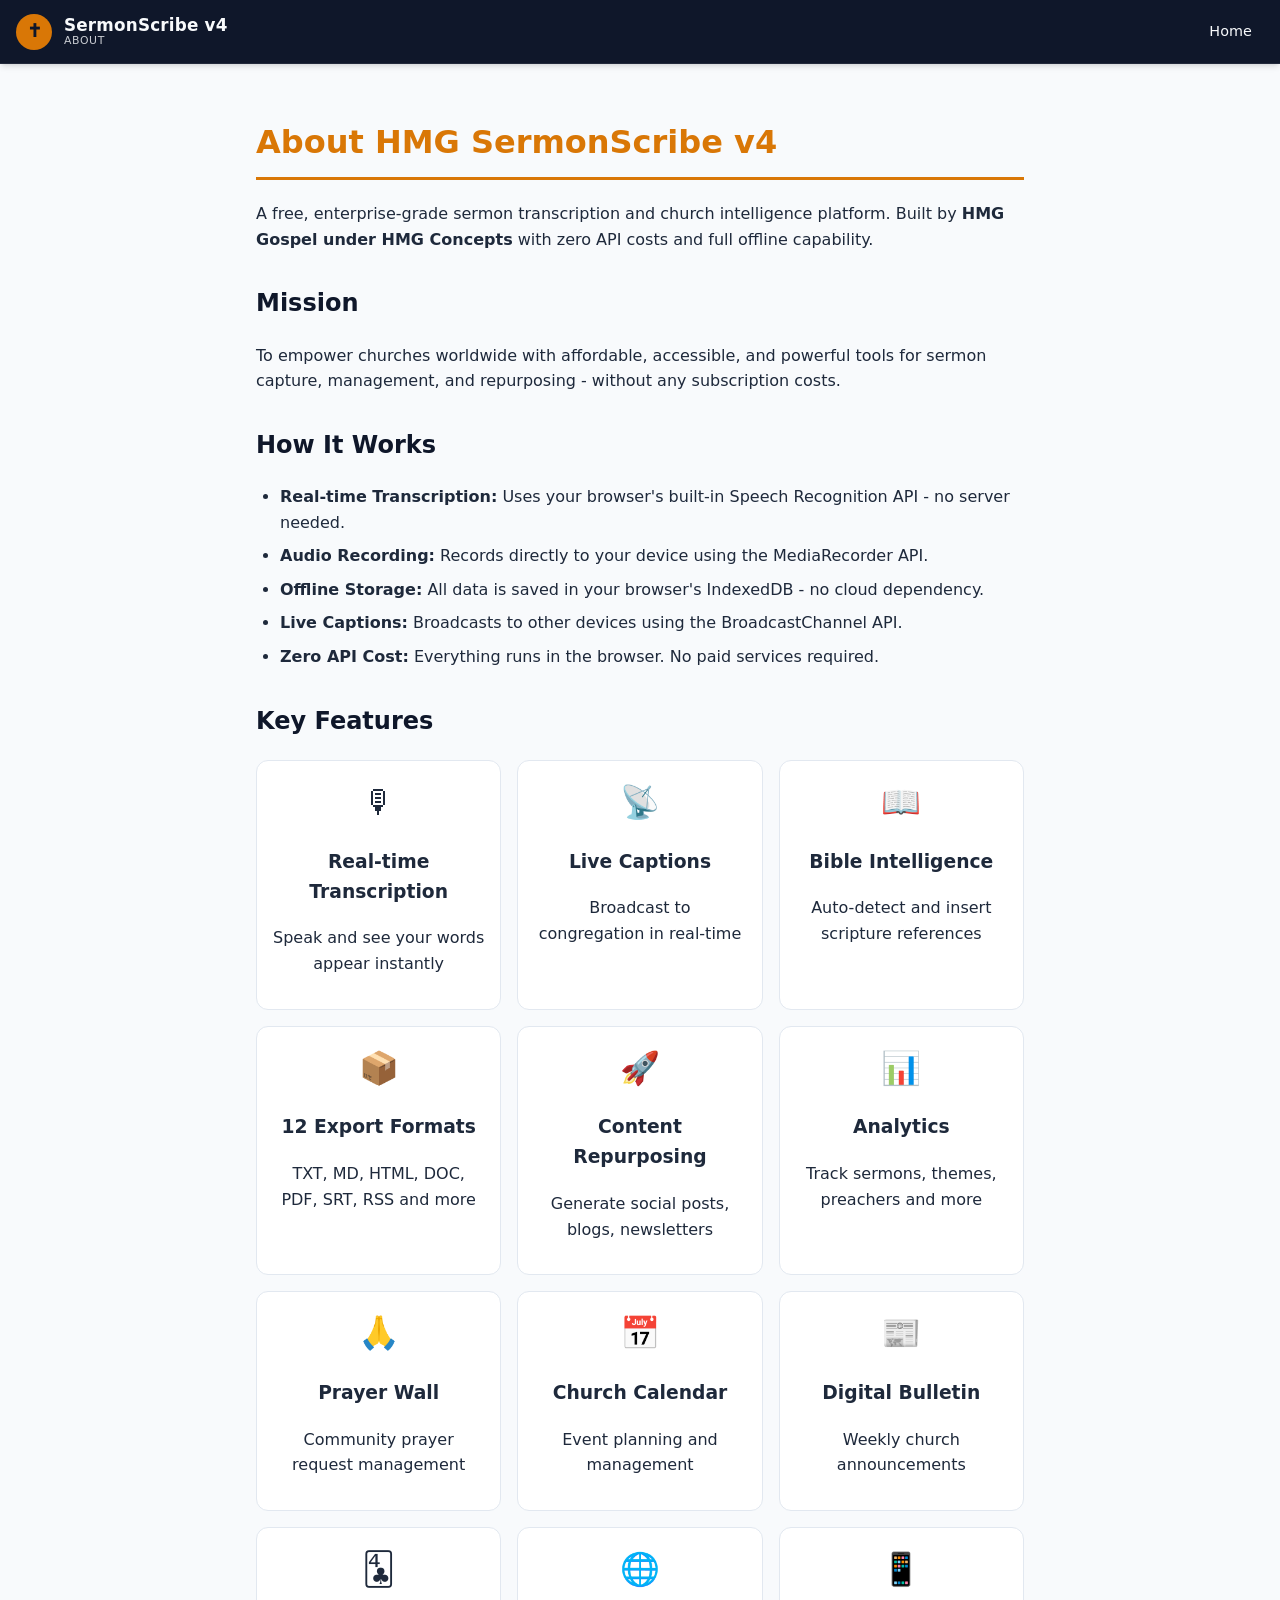
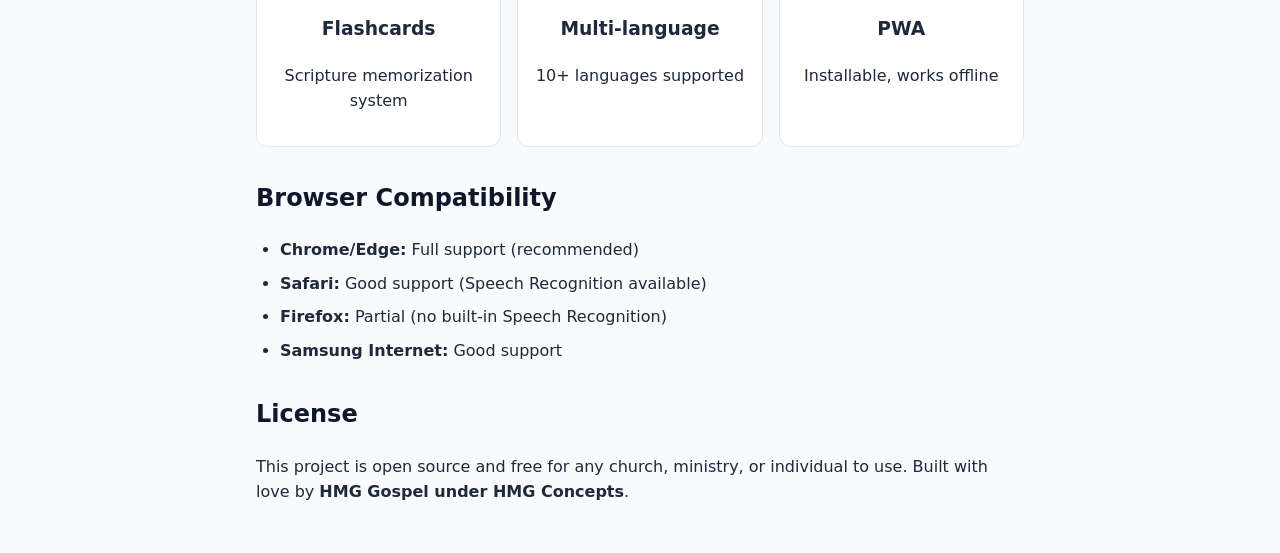
==== commit 426b80b2: "Add files via upload" ====
--- a/about.html
+++ b/about.html
@@ -1,52 +1,54 @@
 <!DOCTYPE html>
 <html lang="en" data-theme="light">
 <head>
-<meta charset="UTF-8">
-<meta name="viewport" content="width=device-width, initial-scale=1.0">
-<meta name="description" content="HMG SermonScribe v3 — About. FaithTech product of HMG Gospel under HMG Concepts. Built by Adewale Samson Adeagbo. Zero API cost.">
-<meta name="robots" content="index, follow">
-<meta name="theme-color" content="#0f172a">
-<link rel="manifest" href="./manifest.json">
-<link rel="icon" type="image/svg+xml" href="./assets/images/icon-192.svg">
-<title>About — SermonScribe v3</title>
-<link rel="stylesheet" href="./assets/css/style.css">
+  <meta charset="UTF-8">
+  <meta name="viewport" content="width=device-width, initial-scale=1.0">
+  <title>About - SermonScribe v4</title>
+  <link rel="stylesheet" href="./assets/css/style.css">
+  <style>.about-section { max-width:800px; margin:0 auto; padding:2rem 1rem; }.about-section h1 { color:var(--accent); border-bottom:3px solid var(--accent); padding-bottom:.5rem; }.about-section h2 { margin-top:2rem; color:var(--primary); }.about-section ul { padding-left:1.5rem; }.about-section li { margin-bottom:.5rem; }.feature-grid { display:grid; grid-template-columns:repeat(auto-fit,minmax(220px,1fr)); gap:1rem; margin:1rem 0; }.feature-item { background:var(--surface); border:1px solid var(--border); border-radius:var(--radius); padding:1rem; text-align:center; }.feature-item .icon { font-size:2rem; margin-bottom:.5rem; }</style>
 </head>
 <body>
-<header class="app-header" role="banner">
-  <a class="brand" href="./index.html">
-    <div class="brand-logo" aria-hidden="true">✝</div>
-    <div class="brand-text"><span class="brand-title">SermonScribe v3</span><span class="brand-sub">About</span></div>
-  </a>
-  <nav class="header-nav">
-    <a href="./index.html">Editor</a><a href="./live.html">Live</a><a href="./analytics.html">Analytics</a><a href="./notes.html">Notes</a><a href="./devotions.html">Devotions</a><a href="./bulletin.html">Bulletin</a><a href="./prayer-wall.html">Prayer Wall</a><a href="./features.html">Features</a><a href="./deploy.html">Deploy</a>
-  </nav>
-</header>
-<main class="app-shell" style="padding:1rem;max-width:800px;margin:0 auto" role="main">
-  <h1>About HMG SermonScribe v3</h1>
-  <div class="card" style="margin-top:1rem">
-    <div class="card-body">
-      <p><strong>HMG SermonScribe v3</strong> is an enterprise-grade, offline-first, zero-cost sermon transcription and church intelligence platform. It empowers pastors, Bible study leaders, and church members to capture, organize, and share sermon content without relying on expensive AI APIs or cloud subscriptions.</p>
-      <p>Built by <strong>Adewale Samson Adeagbo</strong> under <strong>HMG Concepts</strong> (His Marvellous Grace), this FaithTech product serves the Nigerian church and believers worldwide.</p>
-      <h2>Philosophy</h2>
-      <blockquote>"Real problems. Real solutions. Built with what is available, not what is expensive."</blockquote>
-      <p>We use the Web Speech API, IndexedDB, BroadcastChannel, Service Workers, and native browser capabilities to deliver a fully installable, offline-capable Progressive Web App (PWA).</p>
-      <h2>Ecosystem</h2>
-      <ul>
-        <li><strong>HMG Concepts</strong> — Education · Technology · Media · Gospel</li>
-        <li><strong>HMG Gospel</strong> — Christ-centred digital outreach</li>
-        <li><strong>HMG Academy</strong> — Virtual tutoring & exam prep</li>
-        <li><strong>HMG Technologies</strong> — AI-augmented tools</li>
-        <li><strong>HMG Media</strong> — Content & brand visibility</li>
-      </ul>
-      <h2>Contact</h2>
-      <p>📱 WhatsApp: <a href="https://wa.me/2348100866322">+234 810 086 6322</a></p>
-      <p>📧 Email: <a href="mailto:cssadewale@gmail.com">cssadewale@gmail.com</a></p>
-      <p>💻 GitHub: <a href="https://github.com/cssadewale">@cssadewale</a></p>
-      <p>🎬 YouTube: <a href="https://youtube.com/@hmgconcepts">@hmgconcepts</a></p>
-      <p style="margin-top:1.5rem;font-size:.85rem;color:var(--text-muted)">© 2015 — 2026 HMG Concepts (His Marvellous Grace). Lagos, Nigeria. All rights reserved.</p>
-      <p style="font-size:.85rem;color:var(--text-muted)">"Every platform a pulpit. Every tool a testimony."</p>
+  <header class="app-header">
+    <a class="brand" href="./index.html"><div class="brand-logo">&#10013;</div><div class="brand-text"><span class="brand-title">SermonScribe v4</span><span class="brand-sub">About</span></div></a>
+    <nav class="header-nav"><a href="./index.html">Home</a></nav>
+  </header>
+  <div class="about-section">
+    <h1>About HMG SermonScribe v4</h1>
+    <p>A free, enterprise-grade sermon transcription and church intelligence platform. Built by <strong>HMG Gospel under HMG Concepts</strong> with zero API costs and full offline capability.</p>
+    <h2>Mission</h2>
+    <p>To empower churches worldwide with affordable, accessible, and powerful tools for sermon capture, management, and repurposing - without any subscription costs.</p>
+    <h2>How It Works</h2>
+    <ul>
+      <li><strong>Real-time Transcription:</strong> Uses your browser's built-in Speech Recognition API - no server needed.</li>
+      <li><strong>Audio Recording:</strong> Records directly to your device using the MediaRecorder API.</li>
+      <li><strong>Offline Storage:</strong> All data is saved in your browser's IndexedDB - no cloud dependency.</li>
+      <li><strong>Live Captions:</strong> Broadcasts to other devices using the BroadcastChannel API.</li>
+      <li><strong>Zero API Cost:</strong> Everything runs in the browser. No paid services required.</li>
+    </ul>
+    <h2>Key Features</h2>
+    <div class="feature-grid">
+      <div class="feature-item"><div class="icon">&#127897;</div><h3>Real-time Transcription</h3><p>Speak and see your words appear instantly</p></div>
+      <div class="feature-item"><div class="icon">&#128225;</div><h3>Live Captions</h3><p>Broadcast to congregation in real-time</p></div>
+      <div class="feature-item"><div class="icon">&#128214;</div><h3>Bible Intelligence</h3><p>Auto-detect and insert scripture references</p></div>
+      <div class="feature-item"><div class="icon">&#128230;</div><h3>12 Export Formats</h3><p>TXT, MD, HTML, DOC, PDF, SRT, RSS and more</p></div>
+      <div class="feature-item"><div class="icon">&#128640;</div><h3>Content Repurposing</h3><p>Generate social posts, blogs, newsletters</p></div>
+      <div class="feature-item"><div class="icon">&#128202;</div><h3>Analytics</h3><p>Track sermons, themes, preachers and more</p></div>
+      <div class="feature-item"><div class="icon">&#128591;</div><h3>Prayer Wall</h3><p>Community prayer request management</p></div>
+      <div class="feature-item"><div class="icon">&#128197;</div><h3>Church Calendar</h3><p>Event planning and management</p></div>
+      <div class="feature-item"><div class="icon">&#128240;</div><h3>Digital Bulletin</h3><p>Weekly church announcements</p></div>
+      <div class="feature-item"><div class="icon">&#127188;</div><h3>Flashcards</h3><p>Scripture memorization system</p></div>
+      <div class="feature-item"><div class="icon">&#127760;</div><h3>Multi-language</h3><p>10+ languages supported</p></div>
+      <div class="feature-item"><div class="icon">&#128241;</div><h3>PWA</h3><p>Installable, works offline</p></div>
     </div>
+    <h2>Browser Compatibility</h2>
+    <ul>
+      <li><strong>Chrome/Edge:</strong> Full support (recommended)</li>
+      <li><strong>Safari:</strong> Good support (Speech Recognition available)</li>
+      <li><strong>Firefox:</strong> Partial (no built-in Speech Recognition)</li>
+      <li><strong>Samsung Internet:</strong> Good support</li>
+    </ul>
+    <h2>License</h2>
+    <p>This project is open source and free for any church, ministry, or individual to use. Built with love by <strong>HMG Gospel under HMG Concepts</strong>.</p>
   </div>
-</main>
 </body>
 </html>
--- a/assets/css/style.css
+++ b/assets/css/style.css
@@ -1,50 +1,342 @@
 /* ============================================
-   HMG SermonScribe v2 — Enterprise Stylesheet
-   Brand: HMG Concepts / HMG Gospel
-   Author: Adewale Samson Adeagbo
-   ============================================ */
-:root{--primary:#0f172a;--primary-light:#1e293b;--accent:#d97706;--accent-light:#fbbf24;--accent-glow:rgba(217,119,6,0.15);--surface:#ffffff;--surface-alt:#f8fafc;--surface-raised:#f1f5f9;--text:#1e293b;--text-muted:#64748b;--text-inverse:#f8fafc;--border:#e2e8f0;--border-strong:#cbd5e1;--success:#059669;--danger:#dc2626;--danger-bg:#fef2f2;--recording:#dc2626;--recording-pulse:rgba(220,38,38,0.3);--live:#2563eb;--live-glow:rgba(37,99,235,0.15);--radius:12px;--radius-sm:8px;--shadow-sm:0 1px 2px 0 rgb(0 0 0 / 0.05);--shadow:0 4px 6px -1px rgb(0 0 0 / 0.1),0 2px 4px -2px rgb(0 0 0 / 0.1);--shadow-lg:0 10px 15px -3px rgb(0 0 0 / 0.1),0 4px 6px -4px rgb(0 0 0 / 0.1);--font-body:system-ui,-apple-system,Segoe UI,Roboto,Ubuntu,Cantarell,Noto Sans,sans-serif;--font-serif:Georgia,"Times New Roman",serif;--max-content:1400px;--sidebar-w:280px;--sidebar-w-sm:260px;--header-h:64px;--transition:200ms ease;}
-[data-theme="dark"]{--surface:#0f172a;--surface-alt:#1e293b;--surface-raised:#334155;--text:#f1f5f9;--text-muted:#94a3b8;--border:#334155;--border-strong:#475569;--primary-light:#0f172a;--shadow-sm:0 1px 2px 0 rgb(0 0 0 / 0.3);--shadow:0 4px 6px -1px rgb(0 0 0 / 0.4),0 2px 4px -2px rgb(0 0 0 / 0.4);--shadow-lg:0 10px 15px -3px rgb(0 0 0 / 0.5),0 4px 6px -4px rgb(0 0 0 / 0.5);}
-@media(prefers-reduced-motion:reduce){*{animation-duration:.01ms!important;animation-iteration-count:1!important;transition-duration:.01ms!important;}}
-*{box-sizing:border-box;}html{scroll-behavior:smooth;}body{margin:0;font-family:var(--font-body);color:var(--text);background:var(--surface-alt);line-height:1.6;-webkit-font-smoothing:antialiased;}
-.app-header{position:sticky;top:0;z-index:50;height:var(--header-h);background:var(--primary);color:var(--text-inverse);display:flex;align-items:center;justify-content:space-between;padding:0 1rem;box-shadow:var(--shadow);border-bottom:1px solid rgba(255,255,255,0.08);}
-.brand{display:flex;align-items:center;gap:.75rem;text-decoration:none;color:inherit;}.brand-logo{width:36px;height:36px;border-radius:50%;background:var(--accent);display:grid;place-items:center;font-weight:800;font-family:var(--font-serif);color:var(--primary);font-size:18px;flex-shrink:0;}.brand-text{display:flex;flex-direction:column;line-height:1.1;}.brand-title{font-weight:700;font-size:1.05rem;letter-spacing:.2px;}.brand-sub{font-size:.68rem;opacity:.8;font-weight:500;text-transform:uppercase;letter-spacing:.6px;}
-.header-nav{display:flex;align-items:center;gap:.5rem;}.header-nav a,.header-nav button{color:var(--text-inverse);text-decoration:none;font-size:.9rem;padding:.4rem .7rem;border-radius:var(--radius-sm);background:transparent;border:1px solid transparent;cursor:pointer;display:inline-flex;align-items:center;gap:.35rem;transition:background var(--transition),border-color var(--transition);}.header-nav a:hover,.header-nav button:hover{background:rgba(255,255,255,0.1);border-color:rgba(255,255,255,0.15);}.header-nav .icon-btn{width:36px;height:36px;padding:0;justify-content:center;}#menu-toggle{display:none;}
-.app-shell{display:flex;max-width:var(--max-content);margin:0 auto;min-height:calc(100vh - var(--header-h) - 180px);}
-.sidebar{width:var(--sidebar-w);flex-shrink:0;background:var(--surface);border-right:1px solid var(--border);display:flex;flex-direction:column;transition:transform var(--transition),width var(--transition);}
-.sidebar-header{padding:1rem;border-bottom:1px solid var(--border);display:flex;align-items:center;justify-content:space-between;}.sidebar-title{font-weight:700;font-size:.95rem;display:flex;align-items:center;gap:.4rem;}.sidebar-body{flex:1;overflow-y:auto;padding:.75rem;}.sidebar-footer{padding:.75rem;border-top:1px solid var(--border);font-size:.75rem;color:var(--text-muted);text-align:center;}
-.main-stage{flex:1;min-width:0;padding:1rem;display:flex;flex-direction:column;gap:1rem;}
-.right-panel{width:var(--sidebar-w-sm);flex-shrink:0;background:var(--surface);border-left:1px solid var(--border);display:flex;flex-direction:column;transition:transform var(--transition),width var(--transition);}
-.card{background:var(--surface);border:1px solid var(--border);border-radius:var(--radius);box-shadow:var(--shadow-sm);overflow:hidden;}.card-header{padding:.75rem 1rem;border-bottom:1px solid var(--border);font-weight:700;font-size:.9rem;display:flex;align-items:center;justify-content:space-between;}.card-body{padding:1rem;}.card-body.compact{padding:.75rem;}
-.btn{display:inline-flex;align-items:center;justify-content:center;gap:.4rem;padding:.55rem .9rem;border-radius:var(--radius-sm);font-size:.92rem;font-weight:600;cursor:pointer;border:1px solid transparent;transition:transform var(--transition),box-shadow var(--transition),background var(--transition),border-color var(--transition);background:var(--surface-raised);color:var(--text);border-color:var(--border-strong);}.btn:hover{transform:translateY(-1px);box-shadow:var(--shadow);}.btn:active{transform:translateY(0);}.btn:disabled{opacity:.6;cursor:not-allowed;transform:none;box-shadow:none;}.btn-primary{background:var(--accent);color:#fff;border-color:var(--accent);}.btn-primary:hover{background:#b45309;border-color:#b45309;}.btn-danger{background:var(--danger);color:#fff;border-color:var(--danger);}.btn-danger:hover{background:#b91c1c;border-color:#b91c1c;}.btn-success{background:var(--success);color:#fff;border-color:var(--success);}.btn-ghost{background:transparent;border-color:var(--border);color:var(--text-muted);}.btn-ghost:hover{background:var(--surface-raised);color:var(--text);}.btn-sm{padding:.35rem .6rem;font-size:.8rem;border-radius:6px;}.btn-block{width:100%;}.btn-live{background:var(--live);color:#fff;border-color:var(--live);}.btn-live:hover{background:#1d4ed8;border-color:#1d4ed8;}
-input,select,textarea{font-family:inherit;font-size:.95rem;padding:.55rem .75rem;border-radius:var(--radius-sm);border:1px solid var(--border-strong);background:var(--surface);color:var(--text);outline:none;width:100%;transition:border-color var(--transition),box-shadow var(--transition);}input:focus,select:focus,textarea:focus{border-color:var(--accent);box-shadow:0 0 0 3px var(--accent-glow);}label{font-size:.82rem;font-weight:600;color:var(--text-muted);display:block;margin-bottom:.35rem;}.form-group{margin-bottom:.75rem;}
-.toolbar{display:flex;flex-wrap:wrap;align-items:center;gap:.4rem;padding:.6rem .75rem;background:var(--surface-raised);border-bottom:1px solid var(--border);border-radius:var(--radius) var(--radius) 0 0;}.toolbar .divider{width:1px;height:1.2rem;background:var(--border-strong);margin:0 .2rem;}
-.tool-btn{width:32px;height:32px;display:grid;place-items:center;border-radius:6px;border:1px solid transparent;background:transparent;color:var(--text-muted);cursor:pointer;transition:background var(--transition),color var(--transition);}.tool-btn:hover{background:var(--surface);color:var(--text);border-color:var(--border);}
-.editor-wrap{display:flex;flex-direction:column;flex:1;min-height:0;}.editor-title-input{font-size:1.25rem;font-weight:700;padding:.75rem 1rem;border:none;border-bottom:1px solid var(--border);background:var(--surface);color:var(--text);width:100%;outline:none;}.editor-title-input::placeholder{color:var(--text-muted);opacity:.7;}.sermon-editor{flex:1;overflow-y:auto;padding:1rem;font-size:1.05rem;line-height:1.7;background:var(--surface);color:var(--text);outline:none;min-height:300px;}.sermon-editor:focus{background:#fff;}[data-theme="dark"] .sermon-editor:focus{background:#1e293b;}.sermon-editor h2{font-size:1.35rem;font-weight:700;margin:1.2rem 0 .6rem;color:var(--primary);}.sermon-editor h3{font-size:1.15rem;font-weight:700;margin:1rem 0 .5rem;color:var(--primary-light);}.sermon-editor blockquote{border-left:4px solid var(--accent);padding-left:1rem;margin:.8rem 0;color:var(--text-muted);font-style:italic;}.sermon-editor ul,.sermon-editor ol{margin:.6rem 0;padding-left:1.5rem;}.sermon-editor p{margin:.6rem 0;}
-.record-hud{position:fixed;bottom:1rem;left:50%;transform:translateX(-50%);background:var(--primary);color:var(--text-inverse);padding:.6rem 1rem;border-radius:999px;display:flex;align-items:center;gap:.75rem;box-shadow:var(--shadow-lg);z-index:40;font-size:.9rem;border:1px solid rgba(255,255,255,0.1);max-width:90vw;min-width:320px;justify-content:center;}.record-dot{width:12px;height:12px;border-radius:50%;background:var(--recording);animation:pulse-record 1.5s infinite;flex-shrink:0;}@keyframes pulse-record{0%,100%{box-shadow:0 0 0 0 var(--recording-pulse);}50%{box-shadow:0 0 0 8px transparent;}}.record-time{font-variant-numeric:tabular-nums;font-weight:600;min-width:60px;text-align:center;}.record-status{white-space:nowrap;overflow:hidden;text-overflow:ellipsis;max-width:200px;}
-.sermon-list{display:flex;flex-direction:column;gap:.4rem;}.sermon-item{display:flex;align-items:center;gap:.6rem;padding:.6rem .7rem;border-radius:var(--radius-sm);cursor:pointer;border:1px solid transparent;transition:background var(--transition),border-color var(--transition);}.sermon-item:hover{background:var(--surface-raised);border-color:var(--border);}.sermon-item.active{background:var(--accent-glow);border-color:var(--accent-light);}.sermon-meta{font-size:.75rem;color:var(--text-muted);display:flex;align-items:center;gap:.4rem;margin-top:.15rem;}.sermon-actions{margin-left:auto;display:flex;gap:.2rem;opacity:0;transition:opacity var(--transition);}.sermon-item:hover .sermon-actions{opacity:1;}
-.verse-chip{display:flex;flex-direction:column;gap:.2rem;padding:.6rem;border-radius:var(--radius-sm);background:var(--surface-raised);border:1px solid var(--border);cursor:pointer;transition:border-color var(--transition),transform var(--transition);}.verse-chip:hover{border-color:var(--accent-light);transform:translateX(2px);}.verse-ref{font-size:.75rem;font-weight:700;color:var(--accent);text-transform:uppercase;letter-spacing:.5px;}.verse-text{font-size:.82rem;color:var(--text);line-height:1.4;display:-webkit-box;-webkit-line-clamp:3;-webkit-box-orient:vertical;overflow:hidden;}.verse-tag{display:inline-flex;align-items:center;gap:.25rem;padding:.15rem .4rem;border-radius:4px;font-size:.7rem;font-weight:600;background:var(--accent-glow);color:var(--accent);border:1px solid rgba(217,119,6,0.2);cursor:pointer;}
-.keyword-cloud{display:flex;flex-wrap:wrap;gap:.35rem;}
-.status-bar{display:flex;align-items:center;justify-content:space-between;padding:.5rem 1rem;background:var(--surface-raised);border-top:1px solid var(--border);border-radius:0 0 var(--radius) var(--radius);font-size:.78rem;color:var(--text-muted);}
-.drawer-overlay{position:fixed;inset:0;background:rgba(15,23,42,0.5);z-index:60;display:none;}.drawer-overlay.open{display:block;}.drawer{position:fixed;top:0;right:0;width:min(460px,90vw);height:100vh;background:var(--surface);border-left:1px solid var(--border);z-index:61;transform:translateX(100%);transition:transform var(--transition);display:flex;flex-direction:column;overflow:hidden;}.drawer.open{transform:translateX(0);}.drawer-header{padding:1rem;border-bottom:1px solid var(--border);display:flex;align-items:center;justify-content:space-between;}.drawer-body{flex:1;overflow-y:auto;padding:1rem;}.drawer-footer{padding:1rem;border-top:1px solid var(--border);display:flex;gap:.5rem;justify-content:flex-end;}
-.modal-overlay{position:fixed;inset:0;background:rgba(15,23,42,0.55);z-index:70;display:none;align-items:center;justify-content:center;padding:1rem;}.modal-overlay.open{display:flex;}.modal{background:var(--surface);border-radius:var(--radius);box-shadow:var(--shadow-lg);width:100%;max-width:560px;max-height:90vh;overflow:hidden;display:flex;flex-direction:column;border:1px solid var(--border);}.modal-header{padding:1rem;border-bottom:1px solid var(--border);display:flex;align-items:center;justify-content:space-between;}.modal-body{padding:1rem;overflow-y:auto;flex:1;}.modal-footer{padding:1rem;border-top:1px solid var(--border);display:flex;gap:.5rem;justify-content:flex-end;}
-.toast-container{position:fixed;top:calc(var(--header-h) + .5rem);right:1rem;z-index:80;display:flex;flex-direction:column;gap:.5rem;pointer-events:none;}.toast{background:var(--primary);color:var(--text-inverse);padding:.75rem 1rem;border-radius:var(--radius-sm);box-shadow:var(--shadow-lg);font-size:.9rem;pointer-events:auto;max-width:340px;animation:toastIn 300ms ease;border:1px solid rgba(255,255,255,0.1);display:flex;align-items:center;gap:.5rem;}.toast.success{background:var(--success);}.toast.error{background:var(--danger);}.toast.warn{background:var(--accent);color:#000;}@keyframes toastIn{from{transform:translateX(120%);opacity:0;}to{transform:translateX(0);opacity:1;}}
-.qr-wrap{display:flex;flex-direction:column;align-items:center;gap:.75rem;padding:1rem;}.qr-wrap canvas{border-radius:var(--radius-sm);border:1px solid var(--border);}
-.live-badge{display:inline-flex;align-items:center;gap:.35rem;padding:.2rem .5rem;border-radius:999px;font-size:.75rem;font-weight:700;background:var(--live-glow);color:var(--live);border:1px solid rgba(37,99,235,0.25);}
-.bookmark-chip{display:flex;align-items:center;gap:.4rem;padding:.4rem .6rem;border-radius:var(--radius-sm);background:var(--accent-glow);border:1px solid rgba(217,119,6,0.2);font-size:.78rem;cursor:pointer;transition:transform .15s;}.bookmark-chip:hover{transform:translateY(-1px);}.bookmark-chip .bm-time{color:var(--accent);font-weight:700;font-variant-numeric:tabular-nums;}
-.flash-card{display:flex;flex-direction:column;gap:.5rem;padding:1rem;border-radius:var(--radius);background:var(--surface);border:1px solid var(--border);box-shadow:var(--shadow-sm);cursor:pointer;transition:box-shadow .2s,transform .2s;min-height:140px;justify-content:center;align-items:center;text-align:center;}.flash-card:hover{box-shadow:var(--shadow);transform:translateY(-2px);}.flash-card .fc-verse{font-weight:700;color:var(--accent);font-size:.85rem;}.flash-card .fc-text{font-size:1rem;color:var(--text);line-height:1.5;}.flash-card.hidden .fc-text{filter:blur(6px);user-select:none;}
-.quote-card{padding:.75rem;border-radius:var(--radius-sm);background:var(--surface-raised);border:1px solid var(--border);font-size:.85rem;line-height:1.5;position:relative;}.quote-card::before{content:"❝";position:absolute;top:.3rem;left:.5rem;font-size:1.2rem;opacity:.3;color:var(--accent);}.quote-card p{margin:0;padding-left:1.2rem;}
-@media print{.app-header,.sidebar,.right-panel,.toolbar,.record-hud,.status-bar,.no-print{display:none!important;}.main-stage{padding:0;max-width:100%;}.sermon-editor{border:none;box-shadow:none;min-height:auto;}.card{border:none;box-shadow:none;}body{background:#fff;color:#000;}}
-.present-mode .app-header,.present-mode .sidebar,.present-mode .right-panel,.present-mode .toolbar,.present-mode .status-bar{display:none!important;}.present-mode .main-stage{max-width:100%;padding:2rem;}.present-mode .sermon-editor{font-size:1.5rem;line-height:1.8;}
-.live-mode .app-header,.live-mode .sidebar,.live-mode .right-panel,.live-mode .toolbar,.live-mode .status-bar{display:none!important;}.live-mode .main-stage{max-width:100%;padding:0;}.live-mode .sermon-editor{font-size:2.2rem;line-height:1.6;background:var(--primary);color:#fff;min-height:100vh;border:none;}
-.text-sm{font-size:.85rem;}.text-xs{font-size:.75rem;}.text-muted{color:var(--text-muted);}.font-semibold{font-weight:600;}.flex{display:flex;}.flex-col{flex-direction:column;}.items-center{align-items:center;}.justify-between{justify-content:space-between;}.gap-1{gap:.25rem;}.gap-2{gap:.5rem;}.gap-3{gap:.75rem;}.gap-4{gap:1rem;}.mt-1{margin-top:.25rem;}.mt-2{margin-top:.5rem;}.mt-3{margin-top:.75rem;}.mt-4{margin-top:1rem;}.mb-2{margin-bottom:.5rem;}.mb-3{margin-bottom:.75rem;}.w-full{width:100%;}.h-full{height:100%;}.overflow-y-auto{overflow-y:auto;}.rounded{border-radius:var(--radius);}.border{border:1px solid var(--border);}.p-2{padding:.5rem;}.p-3{padding:.75rem;}.p-4{padding:1rem;}.bg-surface{background:var(--surface);}.bg-surface-alt{background:var(--surface-alt);}
-@media(max-width:1024px){.right-panel{display:none;}}
-@media(max-width:768px){.app-shell{display:block;}.sidebar{position:fixed;left:0;top:var(--header-h);bottom:0;z-index:45;transform:translateX(-100%);width:min(280px,80vw);border-right:1px solid var(--border);box-shadow:var(--shadow-lg);}.sidebar.open{transform:translateX(0);}#menu-toggle{display:inline-flex;}.main-stage{padding:.75rem;}.record-hud{bottom:.5rem;left:.5rem;right:.5rem;transform:none;border-radius:var(--radius);}.drawer{width:100vw;}.header-nav a span{display:none;}}
-:focus-visible{outline:2px solid var(--accent);outline-offset:2px;border-radius:2px;}.sr-only{position:absolute;width:1px;height:1px;padding:0;margin:-1px;overflow:hidden;clip:rect(0,0,0,0);white-space:nowrap;border-width:0;}.fade-in{animation:fadeIn 300ms ease;}@keyframes fadeIn{from{opacity:0;transform:translateY(6px);}to{opacity:1;transform:translateY(0);}}
-::-webkit-scrollbar{width:8px;height:8px;}::-webkit-scrollbar-track{background:transparent;}::-webkit-scrollbar-thumb{background:var(--border-strong);border-radius:4px;}::-webkit-scrollbar-thumb:hover{background:var(--text-muted);}
-::selection{background:var(--accent-light);color:var(--primary);}
-.analytics-grid{display:grid;grid-template-columns:repeat(auto-fit,minmax(240px,1fr));gap:1rem;}.analytic-card{background:var(--surface);border:1px solid var(--border);border-radius:var(--radius);padding:1rem;}.analytic-card h3{margin:0 0 .5rem;font-size:.9rem;color:var(--text-muted);text-transform:uppercase;letter-spacing:.5px;}.analytic-card .big-number{font-size:2rem;font-weight:800;color:var(--primary);margin:0;}.analytic-card .subtext{font-size:.8rem;color:var(--text-muted);margin-top:.25rem;}
-.word-cloud-display{display:flex;flex-wrap:wrap;gap:.5rem;}.word-cloud-display span{padding:.25rem .5rem;border-radius:4px;background:var(--accent-glow);color:var(--accent);font-size:.8rem;font-weight:600;}
-.timeline{display:flex;flex-direction:column;gap:.5rem;}.timeline-item{display:flex;gap:.75rem;align-items:flex-start;}.timeline-item .time{min-width:60px;font-size:.75rem;font-weight:700;color:var(--accent);font-variant-numeric:tabular-nums;}.timeline-item .content{flex:1;font-size:.85rem;background:var(--surface-raised);padding:.5rem .75rem;border-radius:var(--radius-sm);border:1px solid var(--border);}
-.chip-select{display:flex;flex-wrap:wrap;gap:.4rem;}.chip-select button{padding:.3rem .6rem;border-radius:999px;border:1px solid var(--border);background:var(--surface);font-size:.8rem;cursor:pointer;transition:all .15s;}.chip-select button.active{background:var(--accent);color:#fff;border-color:var(--accent);}.chip-select button:hover{border-color:var(--accent);}
-.audio-upload-zone{border:2px dashed var(--border-strong);border-radius:var(--radius);padding:1.5rem;text-align:center;cursor:pointer;transition:border-color .2s,background .2s;}.audio-upload-zone:hover,.audio-upload-zone.dragover{border-color:var(--accent);background:var(--accent-glow);}.audio-upload-zone p{margin:.5rem 0 0;font-size:.85rem;color:var(--text-muted);}
+ HMG SermonScribe v3 — Enterprise Stylesheet
+ Brand: HMG Concepts / HMG Gospel
+ Author: Adewale Samson Adeagbo (Enhanced by Arena.ai Agent)
+ Zero API cost. Offline-first. Accessible. SEO-ready.
+ ============================================ */
+
+:root {
+  --primary: #0f172a;
+  --primary-light: #1e293b;
+  --accent: #d97706;
+  --accent-light: #fbbf24;
+  --accent-glow: rgba(217, 119, 6, 0.15);
+  --surface: #ffffff;
+  --surface-alt: #f8fafc;
+  --surface-raised: #f1f5f9;
+  --text: #1e293b;
+  --text-muted: #64748b;
+  --text-inverse: #f8fafc;
+  --border: #e2e8f0;
+  --border-strong: #cbd5e1;
+  --success: #059669;
+  --danger: #dc2626;
+  --danger-bg: #fef2f2;
+  --recording: #dc2626;
+  --recording-pulse: rgba(220, 38, 38, 0.3);
+  --live: #2563eb;
+  --live-glow: rgba(37, 99, 235, 0.15);
+  --radius: 12px;
+  --radius-sm: 8px;
+  --shadow-sm: 0 1px 2px 0 rgb(0 0 0 / 0.05);
+  --shadow: 0 4px 6px -1px rgb(0 0 0 / 0.1), 0 2px 4px -2px rgb(0 0 0 / 0.1);
+  --shadow-lg: 0 10px 15px -3px rgb(0 0 0 / 0.1), 0 4px 6px -4px rgb(0 0 0 / 0.1);
+  --font-body: system-ui, -apple-system, Segoe UI, Roboto, Ubuntu, Cantarell, Noto Sans, sans-serif;
+  --font-serif: Georgia, "Times New Roman", serif;
+  --max-content: 1400px;
+  --sidebar-w: 280px;
+  --sidebar-w-sm: 260px;
+  --header-h: 64px;
+  --transition: 200ms ease;
+}
+
+[data-theme="dark"] {
+  --surface: #0f172a;
+  --surface-alt: #1e293b;
+  --surface-raised: #334155;
+  --text: #f1f5f9;
+  --text-muted: #94a3b8;
+  --border: #334155;
+  --border-strong: #475569;
+  --primary-light: #0f172a;
+  --shadow-sm: 0 1px 2px 0 rgb(0 0 0 / 0.3);
+  --shadow: 0 4px 6px -1px rgb(0 0 0 / 0.4), 0 2px 4px -2px rgb(0 0 0 / 0.4);
+  --shadow-lg: 0 10px 15px -3px rgb(0 0 0 / 0.5), 0 4px 6px -4px rgb(0 0 0 / 0.5);
+}
+
+[data-theme="high-contrast"] {
+  --surface: #000000;
+  --surface-alt: #000000;
+  --surface-raised: #111111;
+  --text: #ffffff;
+  --text-muted: #dddddd;
+  --border: #ffffff;
+  --border-strong: #ffffff;
+  --primary: #000000;
+  --primary-light: #000000;
+  --accent: #ffff00;
+  --accent-light: #ffff00;
+  --recording: #ff0000;
+  --live: #00ffff;
+  --shadow: none;
+  --shadow-lg: none;
+}
+
+@media (prefers-reduced-motion: reduce) {
+  * { animation-duration: .01ms !important; animation-iteration-count: 1 !important; transition-duration: .01ms !important; }
+}
+
+* { box-sizing: border-box; }
+html { scroll-behavior: smooth; }
+body { margin: 0; font-family: var(--font-body); color: var(--text); background: var(--surface-alt); line-height: 1.6; -webkit-font-smoothing: antialiased; }
+
+/* Accessibility: Skip link */
+.skip-link { position: absolute; top: -40px; left: 0; background: var(--accent); color: #000; padding: 8px 12px; z-index: 100; text-decoration: none; font-weight: 700; border-radius: 0 0 8px 0; }
+.skip-link:focus { top: 0; }
+
+/* Header */
+.app-header { position: sticky; top: 0; z-index: 50; height: var(--header-h); background: var(--primary); color: var(--text-inverse); display: flex; align-items: center; justify-content: space-between; padding: 0 1rem; box-shadow: var(--shadow); border-bottom: 1px solid rgba(255,255,255,0.08); }
+.brand { display: flex; align-items: center; gap: .75rem; text-decoration: none; color: inherit; }
+.brand-logo { width: 36px; height: 36px; border-radius: 50%; background: var(--accent); display: grid; place-items: center; font-weight: 800; font-family: var(--font-serif); color: var(--primary); font-size: 18px; flex-shrink: 0; }
+.brand-text { display: flex; flex-direction: column; line-height: 1.1; }
+.brand-title { font-weight: 700; font-size: 1.05rem; letter-spacing: .2px; }
+.brand-sub { font-size: .68rem; opacity: .8; font-weight: 500; text-transform: uppercase; letter-spacing: .6px; }
+
+.header-nav { display: flex; align-items: center; gap: .5rem; }
+.header-nav a, .header-nav button { color: var(--text-inverse); text-decoration: none; font-size: .9rem; padding: .4rem .7rem; border-radius: var(--radius-sm); background: transparent; border: 1px solid transparent; cursor: pointer; display: inline-flex; align-items: center; gap: .35rem; transition: background var(--transition), border-color var(--transition); }
+.header-nav a:hover, .header-nav button:hover { background: rgba(255,255,255,0.1); border-color: rgba(255,255,255,0.15); }
+.header-nav .icon-btn { width: 36px; height: 36px; padding: 0; justify-content: center; }
+#menu-toggle { display: none; }
+
+/* App Shell */
+.app-shell { display: flex; max-width: var(--max-content); margin: 0 auto; min-height: calc(100vh - var(--header-h) - 180px); }
+
+/* Sidebar */
+.sidebar { width: var(--sidebar-w); flex-shrink: 0; background: var(--surface); border-right: 1px solid var(--border); display: flex; flex-direction: column; transition: transform var(--transition), width var(--transition); }
+.sidebar-header { padding: 1rem; border-bottom: 1px solid var(--border); display: flex; align-items: center; justify-content: space-between; }
+.sidebar-title { font-weight: 700; font-size: .95rem; display: flex; align-items: center; gap: .4rem; }
+.sidebar-body { flex: 1; overflow-y: auto; padding: .75rem; }
+.sidebar-footer { padding: .75rem; border-top: 1px solid var(--border); font-size: .75rem; color: var(--text-muted); text-align: center; }
+
+/* Main Stage */
+.main-stage { flex: 1; min-width: 0; padding: 1rem; display: flex; flex-direction: column; gap: 1rem; }
+
+/* Right Panel */
+.right-panel { width: var(--sidebar-w-sm); flex-shrink: 0; background: var(--surface); border-left: 1px solid var(--border); display: flex; flex-direction: column; transition: transform var(--transition), width var(--transition); }
+
+/* Cards */
+.card { background: var(--surface); border: 1px solid var(--border); border-radius: var(--radius); box-shadow: var(--shadow-sm); overflow: hidden; }
+.card-header { padding: .75rem 1rem; border-bottom: 1px solid var(--border); font-weight: 700; font-size: .9rem; display: flex; align-items: center; justify-content: space-between; }
+.card-body { padding: 1rem; }
+.card-body.compact { padding: .75rem; }
+
+/* Buttons */
+.btn { display: inline-flex; align-items: center; justify-content: center; gap: .4rem; padding: .55rem .9rem; border-radius: var(--radius-sm); font-size: .92rem; font-weight: 600; cursor: pointer; border: 1px solid transparent; transition: transform var(--transition), box-shadow var(--transition), background var(--transition), border-color var(--transition); background: var(--surface-raised); color: var(--text); border-color: var(--border-strong); }
+.btn:hover { transform: translateY(-1px); box-shadow: var(--shadow); }
+.btn:active { transform: translateY(0); }
+.btn:disabled { opacity: .6; cursor: not-allowed; transform: none; box-shadow: none; }
+.btn-primary { background: var(--accent); color: #fff; border-color: var(--accent); }
+.btn-primary:hover { background: #b45309; border-color: #b45309; }
+.btn-danger { background: var(--danger); color: #fff; border-color: var(--danger); }
+.btn-danger:hover { background: #b91c1c; border-color: #b91c1c; }
+.btn-success { background: var(--success); color: #fff; border-color: var(--success); }
+.btn-ghost { background: transparent; border-color: var(--border); color: var(--text-muted); }
+.btn-ghost:hover { background: var(--surface-raised); color: var(--text); }
+.btn-sm { padding: .35rem .6rem; font-size: .8rem; border-radius: 6px; }
+.btn-block { width: 100%; }
+.btn-live { background: var(--live); color: #fff; border-color: var(--live); }
+.btn-live:hover { background: #1d4ed8; border-color: #1d4ed8; }
+
+/* Inputs */
+input, select, textarea { font-family: inherit; font-size: .95rem; padding: .55rem .75rem; border-radius: var(--radius-sm); border: 1px solid var(--border-strong); background: var(--surface); color: var(--text); outline: none; width: 100%; transition: border-color var(--transition), box-shadow var(--transition); }
+input:focus, select:focus, textarea:focus { border-color: var(--accent); box-shadow: 0 0 0 3px var(--accent-glow); }
+label { font-size: .82rem; font-weight: 600; color: var(--text-muted); display: block; margin-bottom: .35rem; }
+.form-group { margin-bottom: .75rem; }
+
+/* Toolbar */
+.toolbar { display: flex; flex-wrap: wrap; align-items: center; gap: .4rem; padding: .6rem .75rem; background: var(--surface-raised); border-bottom: 1px solid var(--border); border-radius: var(--radius) var(--radius) 0 0; }
+.toolbar .divider { width: 1px; height: 1.2rem; background: var(--border-strong); margin: 0 .2rem; }
+
+.tool-btn { width: 32px; height: 32px; display: grid; place-items: center; border-radius: 6px; border: 1px solid transparent; background: transparent; color: var(--text-muted); cursor: pointer; transition: background var(--transition), color var(--transition); }
+.tool-btn:hover { background: var(--surface); color: var(--text); border-color: var(--border); }
+
+/* Editor */
+.editor-wrap { display: flex; flex-direction: column; flex: 1; min-height: 0; }
+.editor-title-input { font-size: 1.25rem; font-weight: 700; padding: .75rem 1rem; border: none; border-bottom: 1px solid var(--border); background: var(--surface); color: var(--text); width: 100%; outline: none; }
+.editor-title-input::placeholder { color: var(--text-muted); opacity: .7; }
+.sermon-editor { flex: 1; overflow-y: auto; padding: 1rem; font-size: 1.05rem; line-height: 1.7; background: var(--surface); color: var(--text); outline: none; min-height: 300px; }
+.sermon-editor:focus { background: #fff; }
+[data-theme="dark"] .sermon-editor:focus { background: #1e293b; }
+[data-theme="high-contrast"] .sermon-editor:focus { background: #000; outline: 2px solid #ffff00; }
+
+.sermon-editor h2 { font-size: 1.35rem; font-weight: 700; margin: 1.2rem 0 .6rem; color: var(--primary); }
+.sermon-editor h3 { font-size: 1.15rem; font-weight: 700; margin: 1rem 0 .5rem; color: var(--primary-light); }
+.sermon-editor blockquote { border-left: 4px solid var(--accent); padding-left: 1rem; margin: 1rem 0; color: var(--text-muted); font-style: italic; }
+.sermon-editor ul, .sermon-editor ol { margin: 1rem 0; padding-left: 1.5rem; }
+.sermon-editor p { margin: .6rem 0; }
+
+/* Status Bar */
+.status-bar { display: flex; align-items: center; justify-content: space-between; padding: .5rem 1rem; background: var(--surface-raised); border-top: 1px solid var(--border); font-size: .8rem; color: var(--text-muted); }
+
+/* Recording HUD */
+.record-hud { display: none; align-items: center; gap: .75rem; padding: .5rem .75rem; background: var(--danger-bg); border: 1px solid var(--recording); border-radius: var(--radius-sm); margin-bottom: .5rem; }
+.record-hud .pulse { width: 10px; height: 10px; border-radius: 50%; background: var(--recording); animation: pulse 1.2s infinite; }
+@keyframes pulse { 0% { box-shadow: 0 0 0 0 var(--recording-pulse); } 70% { box-shadow: 0 0 0 8px rgba(220,38,38,0); } 100% { box-shadow: 0 0 0 0 rgba(220,38,38,0); } }
+
+/* Sermon List Items */
+.sermon-item { display: flex; align-items: center; justify-content: space-between; padding: .6rem .75rem; border-radius: var(--radius-sm); cursor: pointer; transition: background var(--transition); border: 1px solid transparent; }
+.sermon-item:hover { background: var(--surface-raised); border-color: var(--border); }
+.sermon-item.active { background: var(--accent-glow); border-color: var(--accent); }
+.sermon-item .title { font-weight: 600; font-size: .88rem; white-space: nowrap; overflow: hidden; text-overflow: ellipsis; max-width: 180px; }
+.sermon-item .meta { font-size: .75rem; color: var(--text-muted); display: flex; gap: .6rem; margin-top: .15rem; }
+
+/* Panels */
+.panel-tabs { display: flex; gap: .25rem; padding: .5rem; border-bottom: 1px solid var(--border); overflow-x: auto; }
+.panel-tab { padding: .35rem .6rem; font-size: .8rem; border-radius: 6px; border: 1px solid transparent; background: transparent; color: var(--text-muted); cursor: pointer; white-space: nowrap; }
+.panel-tab:hover { background: var(--surface-raised); color: var(--text); }
+.panel-tab.active { background: var(--accent-glow); color: var(--accent); border-color: var(--accent); font-weight: 600; }
+
+.panel-body { padding: .75rem; max-height: 320px; overflow-y: auto; }
+.verse-card { padding: .6rem; border: 1px solid var(--border); border-radius: var(--radius-sm); margin-bottom: .5rem; font-size: .88rem; cursor: pointer; transition: border-color var(--transition), box-shadow var(--transition); background: var(--surface); }
+.verse-card:hover { border-color: var(--accent); box-shadow: var(--shadow-sm); }
+.verse-ref { font-weight: 700; color: var(--accent); font-size: .82rem; margin-bottom: .25rem; }
+.verse-text { color: var(--text); line-height: 1.5; }
+
+.keyword-chip { display: inline-block; padding: .25rem .5rem; border-radius: 999px; background: var(--accent-glow); color: var(--accent); font-size: .75rem; font-weight: 600; margin: .2rem; }
+
+.quote-card { padding: .6rem; border-left: 3px solid var(--accent); background: var(--surface-raised); border-radius: 0 var(--radius-sm) var(--radius-sm) 0; margin-bottom: .5rem; font-size: .88rem; }
+.prayer-card { padding: .6rem; border-left: 3px solid var(--success); background: var(--surface-raised); border-radius: 0 var(--radius-sm) var(--radius-sm) 0; margin-bottom: .5rem; font-size: .88rem; }
+
+/* Modals */
+.modal-overlay { position: fixed; inset: 0; background: rgba(15,23,42,0.6); backdrop-filter: blur(4px); z-index: 60; display: none; align-items: center; justify-content: center; padding: 1rem; }
+.modal-overlay.open { display: flex; }
+.modal { background: var(--surface); border: 1px solid var(--border); border-radius: var(--radius); box-shadow: var(--shadow-lg); width: 100%; max-width: 560px; max-height: 90vh; overflow: auto; display: flex; flex-direction: column; }
+.modal-header { padding: 1rem; border-bottom: 1px solid var(--border); display: flex; align-items: center; justify-content: space-between; }
+.modal-body { padding: 1rem; overflow-y: auto; }
+.modal-footer { padding: 1rem; border-top: 1px solid var(--border); display: flex; justify-content: flex-end; gap: .5rem; }
+
+/* Drawers */
+.drawer-overlay { position: fixed; inset: 0; background: rgba(15,23,42,0.4); z-index: 55; display: none; }
+.drawer-overlay.open { display: block; }
+.drawer { position: fixed; right: 0; top: 0; bottom: 0; width: min(420px, 90vw); background: var(--surface); border-left: 1px solid var(--border); box-shadow: var(--shadow-lg); z-index: 56; transform: translateX(100%); transition: transform var(--transition); display: flex; flex-direction: column; }
+.drawer.open { transform: translateX(0); }
+.drawer-header { padding: 1rem; border-bottom: 1px solid var(--border); display: flex; align-items: center; justify-content: space-between; }
+.drawer-body { flex: 1; overflow-y: auto; padding: 1rem; }
+.drawer-footer { padding: 1rem; border-top: 1px solid var(--border); }
+
+/* Toasts */
+.toast-container { position: fixed; top: 1rem; right: 1rem; z-index: 70; display: flex; flex-direction: column; gap: .5rem; }
+.toast { padding: .75rem 1rem; border-radius: var(--radius-sm); background: var(--surface); color: var(--text); border: 1px solid var(--border); box-shadow: var(--shadow-lg); font-size: .9rem; font-weight: 500; transition: opacity .3s, transform .3s; max-width: 320px; }
+.toast.success { border-left: 4px solid var(--success); }
+.toast.warn { border-left: 4px solid var(--accent); }
+.toast.error { border-left: 4px solid var(--danger); }
+.toast.info { border-left: 4px solid var(--live); }
+
+/* Autocomplete */
+.autocomplete-box { position: absolute; background: var(--surface); border: 1px solid var(--border); border-radius: var(--radius-sm); box-shadow: var(--shadow-lg); z-index: 40; max-height: 200px; overflow-y: auto; display: none; }
+.autocomplete-item { padding: .5rem .75rem; cursor: pointer; font-size: .88rem; }
+.autocomplete-item:hover, .autocomplete-item.active { background: var(--accent-glow); }
+
+/* Present Mode */
+body.present-mode .sidebar, body.present-mode .right-panel, body.present-mode .app-header { display: none !important; }
+body.present-mode .app-shell { max-width: none; margin: 0; }
+body.present-mode .main-stage { padding: 2rem; }
+body.present-mode .editor-title-input { font-size: 2rem; text-align: center; border: none; }
+body.present-mode .sermon-editor { font-size: 1.35rem; line-height: 1.8; max-width: 800px; margin: 0 auto; }
+body.present-mode .toolbar { display: none; }
+
+/* Focus Mode */
+body.focus-mode .sidebar, body.focus-mode .right-panel { display: none; }
+body.focus-mode .main-stage { max-width: 800px; margin: 0 auto; }
+
+/* Live Caption Page */
+.live-stage { display: flex; flex-direction: column; align-items: center; justify-content: center; min-height: 100vh; background: #000; color: #fff; padding: 2rem; text-align: center; }
+.live-caption { font-size: clamp(1.5rem, 4vw, 3rem); line-height: 1.5; max-width: 90vw; word-break: break-word; }
+.live-meta { position: absolute; bottom: 1rem; right: 1rem; font-size: .85rem; opacity: .6; }
+
+/* Analytics */
+.stat-grid { display: grid; grid-template-columns: repeat(auto-fit, minmax(180px, 1fr)); gap: 1rem; }
+.stat-card { padding: 1rem; border-radius: var(--radius); background: var(--surface); border: 1px solid var(--border); text-align: center; }
+.stat-value { font-size: 1.6rem; font-weight: 800; color: var(--accent); }
+.stat-label { font-size: .82rem; color: var(--text-muted); margin-top: .25rem; }
+
+.chart-container { position: relative; height: 260px; background: var(--surface); border: 1px solid var(--border); border-radius: var(--radius); padding: 1rem; }
+
+/* Word Cloud */
+.word-cloud-canvas { width: 100%; height: 300px; }
+
+/* Accessibility controls */
+.a11y-bar { display: flex; gap: .5rem; flex-wrap: wrap; align-items: center; padding: .5rem; background: var(--surface-raised); border-radius: var(--radius-sm); margin-bottom: .75rem; }
+.a11y-btn { padding: .3rem .6rem; font-size: .78rem; border-radius: 6px; border: 1px solid var(--border); background: var(--surface); color: var(--text); cursor: pointer; }
+.a11y-btn.active { background: var(--accent); color: #fff; border-color: var(--accent); }
+
+/* Sermon Timer */
+.timer-display { font-variant-numeric: tabular-nums; font-size: 1.5rem; font-weight: 800; color: var(--accent); text-align: center; padding: 1rem; background: var(--surface-raised); border-radius: var(--radius); }
+
+/* Congregation Notes */
+.fill-blank { border-bottom: 2px dashed var(--accent); display: inline-block; min-width: 80px; padding: 0 .3rem; cursor: pointer; }
+.fill-blank:hover { background: var(--accent-glow); }
+.fill-blank.filled { border-bottom-style: solid; color: var(--accent); font-weight: 700; }
+
+/* Digital Bulletin */
+.bulletin-page { background: var(--surface); border: 1px solid var(--border); border-radius: var(--radius); padding: 1.5rem; max-width: 600px; margin: 0 auto; }
+.bulletin-section { margin-bottom: 1.2rem; padding-bottom: 1rem; border-bottom: 1px dashed var(--border); }
+.bulletin-section:last-child { border-bottom: none; }
+.bulletin-title { text-align: center; font-size: 1.5rem; font-weight: 800; margin-bottom: .25rem; }
+.bulletin-sub { text-align: center; color: var(--text-muted); font-size: .9rem; margin-bottom: 1.5rem; }
+
+/* Prayer Wall */
+.prayer-card-wall { background: var(--surface); border: 1px solid var(--border); border-radius: var(--radius); padding: 1rem; margin-bottom: .75rem; transition: transform var(--transition), box-shadow var(--transition); }
+.prayer-card-wall:hover { transform: translateY(-2px); box-shadow: var(--shadow); }
+.prayer-card-wall .prayer-text { font-size: .95rem; line-height: 1.6; margin-bottom: .5rem; }
+.prayer-card-wall .prayer-meta { font-size: .75rem; color: var(--text-muted); display: flex; gap: .75rem; }
+.prayer-amen-btn { display: inline-flex; align-items: center; gap: .25rem; font-size: .82rem; color: var(--accent); background: var(--accent-glow); border: 1px solid var(--accent); border-radius: 999px; padding: .2rem .6rem; cursor: pointer; }
+.prayer-amen-btn:hover { background: var(--accent); color: #fff; }
+
+/* Devotions */
+.devotion-step { display: flex; gap: .75rem; margin-bottom: 1rem; }
+.devotion-step .step-icon { width: 32px; height: 32px; border-radius: 50%; background: var(--accent-glow); color: var(--accent); display: grid; place-items: center; font-weight: 800; font-size: .85rem; flex-shrink: 0; }
+.devotion-step .step-body { flex: 1; }
+.devotion-step .step-label { font-weight: 700; font-size: .9rem; margin-bottom: .2rem; }
+.devotion-step textarea { min-height: 80px; font-size: .92rem; }
+
+/* Print */
+@media print {
+  .app-header, .sidebar, .right-panel, .toolbar, .record-hud, .btn { display: none !important; }
+  .main-stage { padding: 0; max-width: none; }
+  .card { border: none; box-shadow: none; }
+  .sermon-editor { font-size: 12pt; line-height: 1.6; color: #000; background: #fff; }
+}
+
+/* Responsive */
+@media (max-width: 980px) {
+  .right-panel { display: none; position: fixed; right: 0; top: var(--header-h); bottom: 0; z-index: 45; width: 280px; }
+  .right-panel.open { display: flex; }
+}
+
+@media (max-width: 768px) {
+  .sidebar { position: fixed; left: 0; top: var(--header-h); bottom: 0; z-index: 45; transform: translateX(-100%); width: 260px; }
+  .sidebar.open { transform: translateX(0); }
+  #menu-toggle { display: inline-flex; }
+  .app-shell { flex-direction: column; }
+  .main-stage { min-height: auto; }
+  .modal { max-width: 95vw; }
+  .drawer { width: 90vw; }
+}
+
+/* Utility */
+.visually-hidden { position: absolute; width: 1px; height: 1px; padding: 0; margin: -1px; overflow: hidden; clip: rect(0,0,0,0); white-space: nowrap; border: 0; }
+.text-center { text-align: center; }
+.mt-1 { margin-top: 1rem; }
+.mb-1 { margin-bottom: 1rem; }
+.gap-1 { gap: 1rem; }
+.flex { display: flex; }
+.flex-col { flex-direction: column; }
+.items-center { align-items: center; }
+.justify-between { justify-content: space-between; }
+.w-full { width: 100%; }
+
+/* Accessibility Enhancements */
+.dyslexic-font {
+  font-family: 'OpenDyslexic', 'Comic Sans MS', cursive, sans-serif !important;
+}
+.reading-mode {
+  --bg-primary: #fdf6e3;
+  --bg-secondary: #eee8d5;
+  --text-primary: #586e75;
+  --accent: #b58900;
+}
+.reading-mode .main-stage {
+  max-width: 800px;
+  margin: 0 auto;
+}
